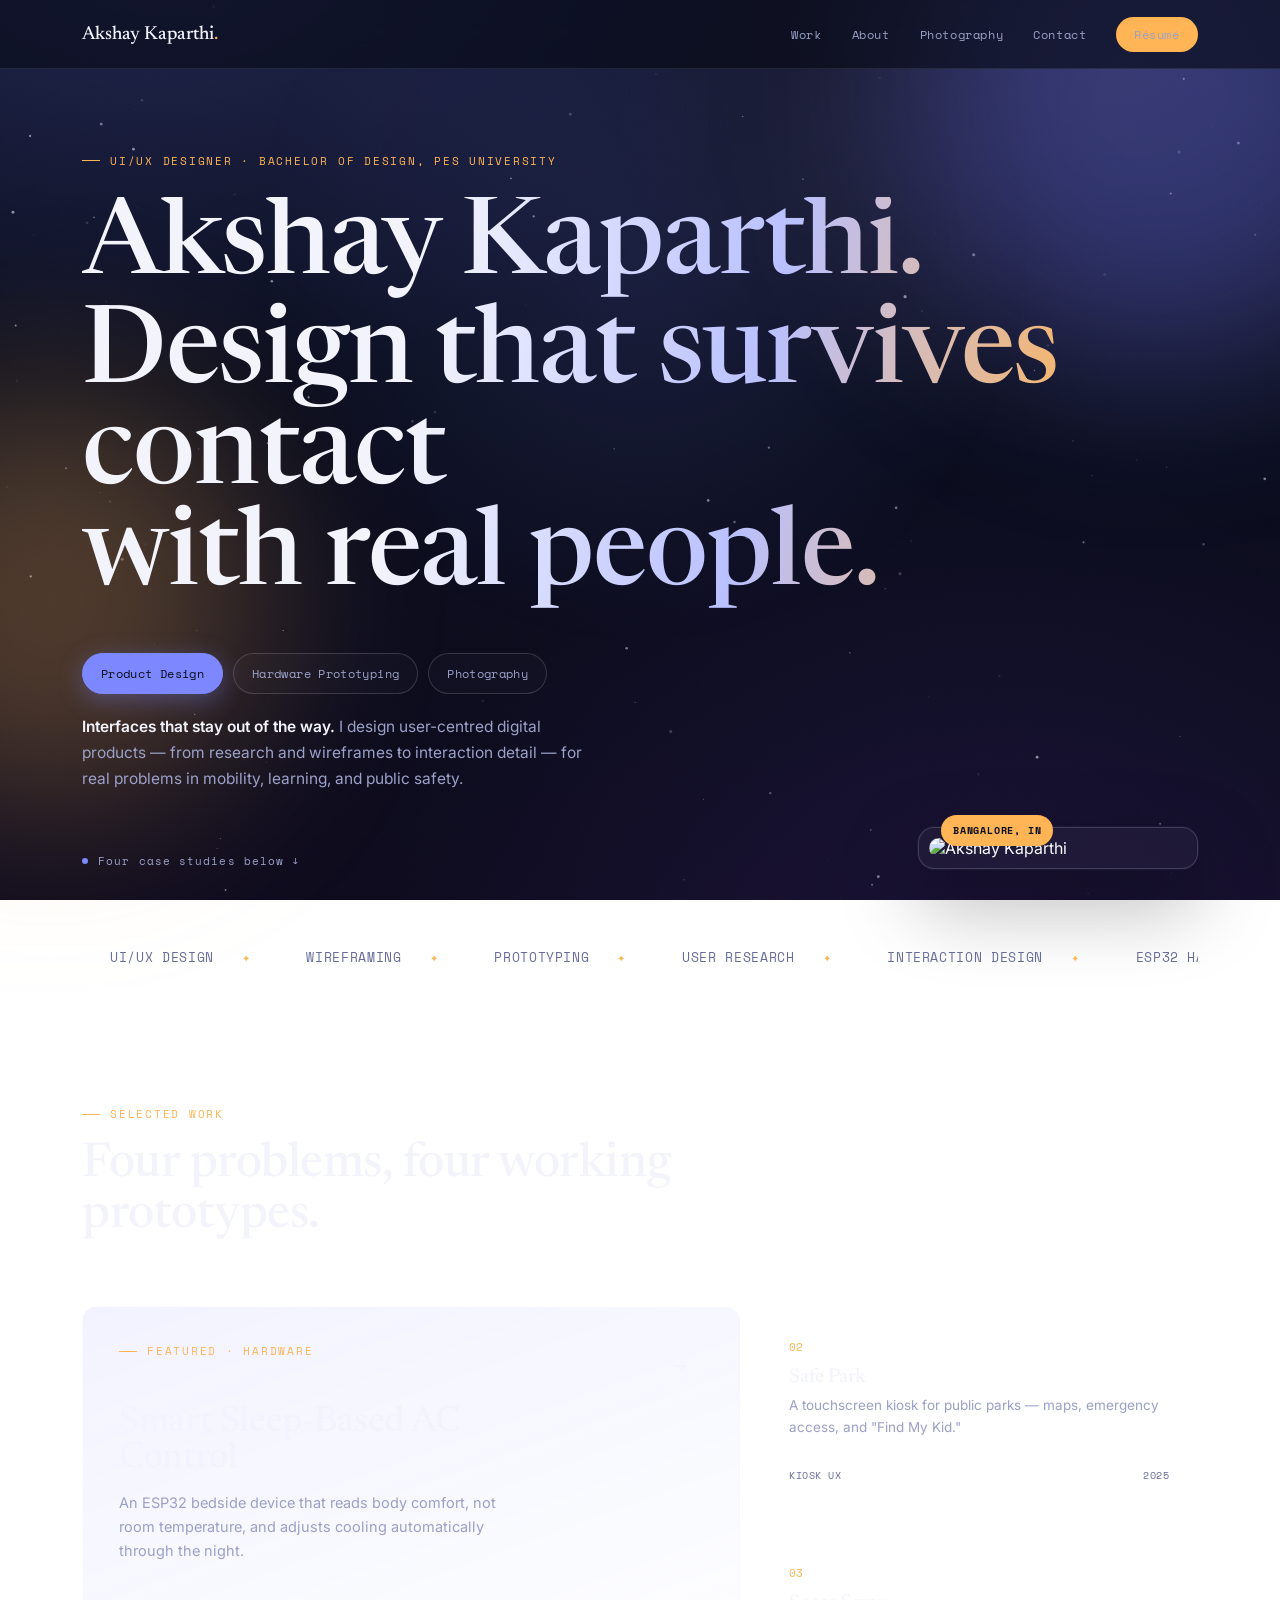
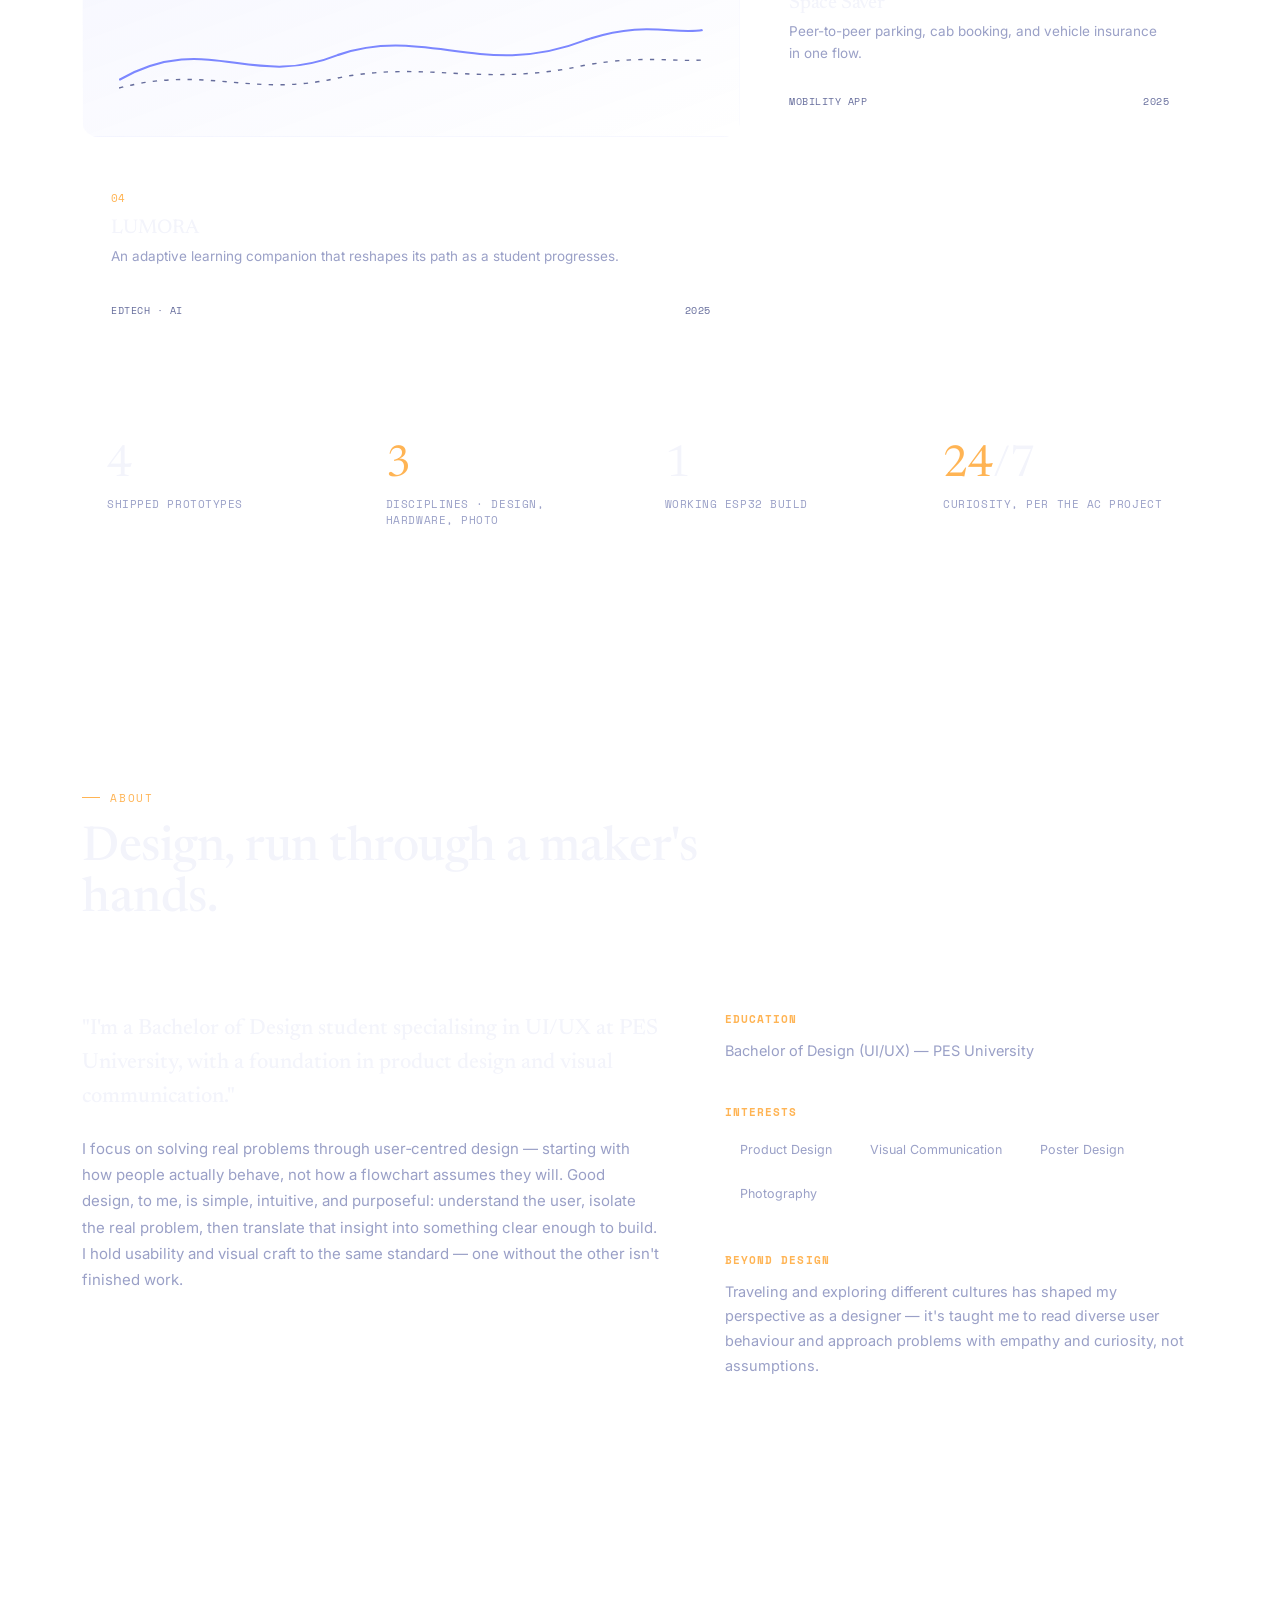
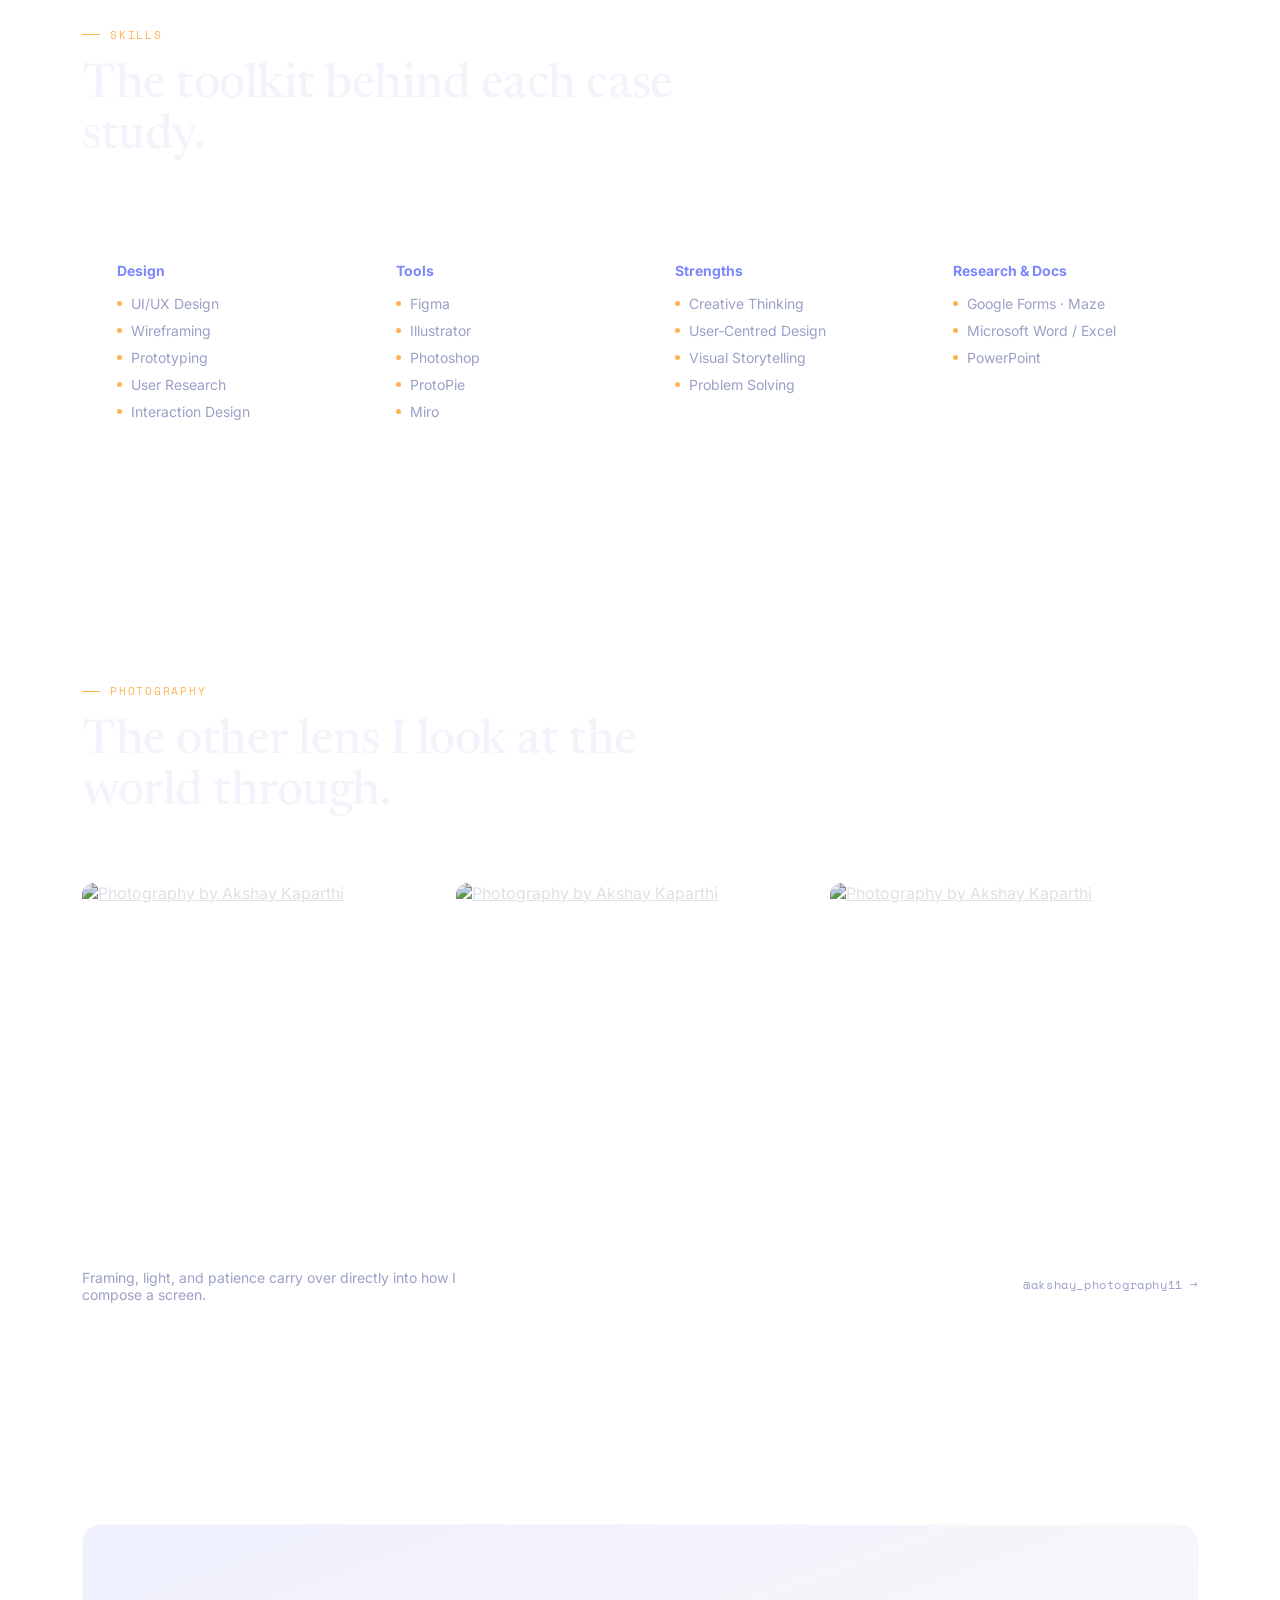
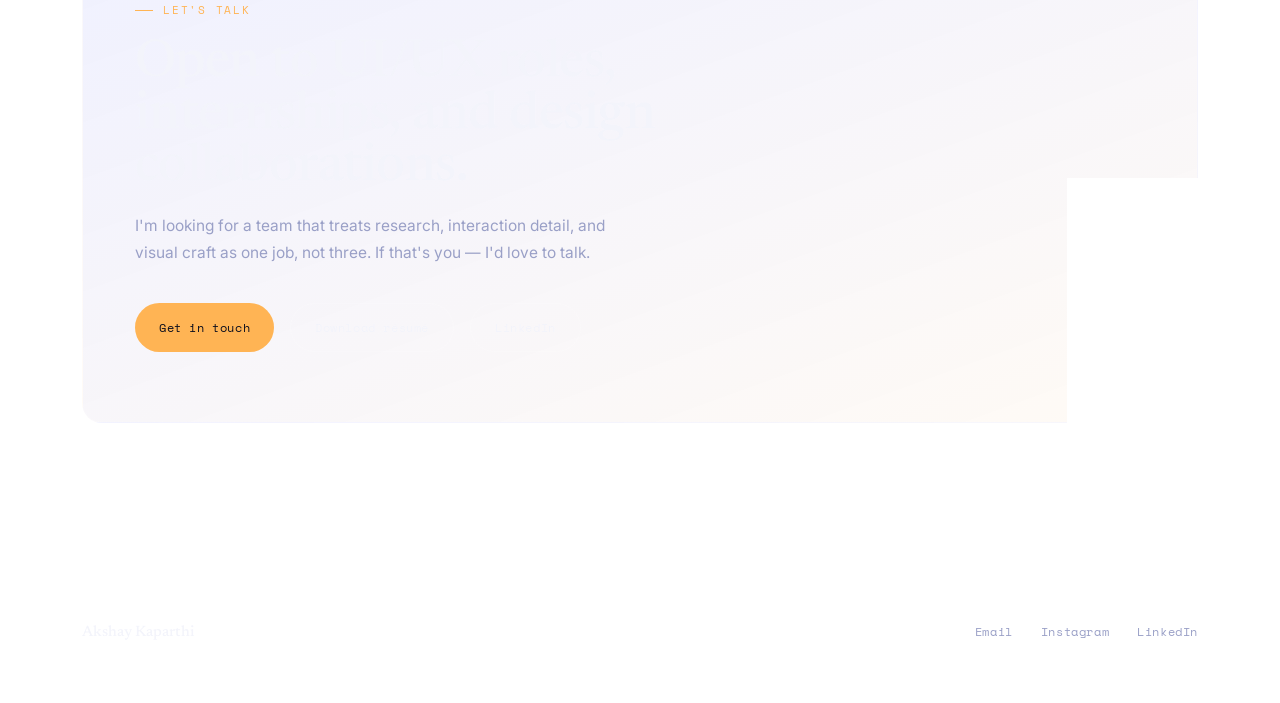
==== index.html @ e53f2ffe "Add files via upload" ====
<!DOCTYPE html>
<html lang="en">
<head>
<meta charset="UTF-8">
<meta name="viewport" content="width=device-width, initial-scale=1.0">
<title>Akshay Kaparthi — UI/UX Designer</title>
<meta name="description" content="Akshay Kaparthi is a UI/UX designer and Bachelor of Design student at PES University, crafting user-centred digital products and physical-computing prototypes.">
<link rel="canonical" href="https://akshaykaparthi-portfolio.example.com/index.html">
<link rel="icon" type="image/svg+xml" href="favicon.svg">
<meta property="og:type" content="website">
<meta property="og:title" content="Akshay Kaparthi — UI/UX Designer">
<meta property="og:description" content="Akshay Kaparthi is a UI/UX designer and Bachelor of Design student at PES University, crafting user-centred digital products and physical-computing prototypes.">
<meta property="og:url" content="https://akshaykaparthi-portfolio.example.com/index.html">
<meta name="twitter:card" content="summary">
<meta name="twitter:title" content="Akshay Kaparthi — UI/UX Designer">
<meta name="twitter:description" content="Akshay Kaparthi is a UI/UX designer and Bachelor of Design student at PES University, crafting user-centred digital products and physical-computing prototypes.">
<meta name="theme-color" content="#0A0D1D">
<link rel="preconnect" href="https://fonts.googleapis.com">
<link rel="preconnect" href="https://fonts.gstatic.com" crossorigin>
<link rel="stylesheet" href="style.css">
<style>
  /* ---- Hero ---- */
  .hero{padding:76px 0 0;position:relative;overflow:hidden;}
  .hero-eyebrow{margin-bottom:28px;}
  .hero h1{
    font-size:clamp(46px,8.4vw,108px);line-height:0.94;
    background:linear-gradient(100deg,#F3F4FB 30%,#B9C0FF 60%,#FFB454 90%);
    -webkit-background-clip:text;background-clip:text;color:transparent;
  }
  .hero h1 .line2{display:block;margin-top:8px;}
  .hero-sub-row{display:grid;grid-template-columns:1.4fr 1fr;gap:56px;margin-top:44px;align-items:end;}
  @media(max-width:860px){.hero-sub-row{grid-template-columns:1fr;gap:32px;}}

  .mode-toggle{display:flex;gap:10px;flex-wrap:wrap;}
  .mode-pill{
    font-family:'Space Mono',monospace;font-size:12px;letter-spacing:0.03em;
    padding:11px 18px;border:1px solid var(--line-strong);border-radius:30px;cursor:pointer;
    background:rgba(255,255,255,0.02);color:var(--ink-soft);transition:all .25s ease;
  }
  .mode-pill.active{background:var(--night);color:#0A0D1D;border-color:var(--night);box-shadow:0 6px 24px rgba(124,135,255,0.35);}
  .mode-copy{margin-top:20px;font-size:15.5px;line-height:1.7;color:var(--ink-soft);min-height:52px;max-width:520px;}
  .mode-copy b{color:var(--ink);font-weight:600;}

  .portrait-frame{
    position:relative;justify-self:end;width:100%;max-width:280px;
    border:1px solid var(--line-strong);padding:10px;background:var(--card);border-radius:16px;
    box-shadow:0 30px 80px rgba(0,0,0,0.4), 0 0 0 1px rgba(124,135,255,0.08);
  }
  .portrait-frame img{filter:grayscale(0.1) contrast(1.05);width:100%;border-radius:10px;}
  .portrait-tag{
    position:absolute;bottom:22px;left:22px;background:var(--dawn);color:#0A0D1D;
    font-family:'Space Mono',monospace;font-size:10px;letter-spacing:0.08em;text-transform:uppercase;
    padding:8px 12px;border-radius:20px;font-weight:700;
  }
  @media(max-width:860px){.portrait-frame{justify-self:start;max-width:200px;}}

  .scroll-cue{
    margin-top:60px;font-family:'Space Mono',monospace;font-size:11px;letter-spacing:0.1em;
    color:var(--ink-soft);display:flex;align-items:center;gap:10px;
  }
  .scroll-cue .dot{width:6px;height:6px;border-radius:50%;background:var(--night);animation:pulse 1.8s infinite;}
  @keyframes pulse{0%,100%{opacity:0.3;}50%{opacity:1;}}

  /* marquee ticker */
  .marquee{
    margin-top:56px;border-top:1px solid var(--line);border-bottom:1px solid var(--line);
    overflow:hidden;white-space:nowrap;padding:20px 0;
  }
  .marquee-track{display:inline-block;animation:scroll-left 32s linear infinite;}
  @media (prefers-reduced-motion: reduce){.marquee-track{animation:none;}}
  @keyframes scroll-left{from{transform:translateX(0);}to{transform:translateX(-50%);}}
  .marquee-track span{
    font-family:'Space Mono',monospace;font-size:13px;letter-spacing:0.05em;color:var(--ink-faint);
    padding:0 28px;position:relative;
  }
  .marquee-track span::after{content:'✦';color:var(--dawn);margin-left:28px;font-size:10px;}

  /* ---- Work bento ---- */
  .bento{display:grid;grid-template-columns:1.5fr 1fr;grid-template-rows:auto auto;gap:20px;}
  @media(max-width:900px){.bento{grid-template-columns:1fr;}}
  .bento-feature{
    grid-row:1/3;background:linear-gradient(160deg, rgba(124,135,255,0.10), rgba(255,255,255,0.02));
    border:1px solid var(--line-strong);border-radius:16px;padding:36px;text-decoration:none;color:var(--ink);
    display:flex;flex-direction:column;justify-content:space-between;min-height:420px;
    transition:transform .3s ease, box-shadow .3s ease, border-color .3s ease;
    position:relative;overflow:hidden;
  }
  .bento-feature:hover{transform:translateY(-4px);border-color:var(--night);box-shadow:0 30px 70px rgba(93,107,255,0.18);}
  .bento-feature .bf-top{display:flex;justify-content:space-between;align-items:flex-start;}
  .bento-feature h3{font-size:clamp(26px,3vw,36px);margin-top:18px;max-width:380px;}
  .bento-feature p{color:var(--ink-soft);font-size:14.5px;line-height:1.65;margin-top:14px;max-width:380px;}
  .bento-feature .bf-arrow{
    width:44px;height:44px;border-radius:50%;border:1px solid var(--line-strong);
    display:flex;align-items:center;justify-content:center;font-size:16px;color:var(--ink);
    transition:background .25s ease, transform .25s ease;
  }
  .bento-feature:hover .bf-arrow{background:var(--dawn);color:#0A0D1D;transform:rotate(45deg);}
  .mini-curve{width:100%;height:90px;margin-top:24px;}

  .bento-card{
    background:var(--card);border:1px solid var(--line);border-radius:16px;padding:28px;
    text-decoration:none;color:var(--ink);display:flex;flex-direction:column;justify-content:space-between;
    transition:transform .3s ease, background .3s ease, border-color .3s ease;
    min-height:190px;
  }
  .bento-card:hover{transform:translateY(-4px);background:var(--card-strong);border-color:var(--line-strong);}
  .bento-card .num{font-family:'Space Mono',monospace;font-size:11px;color:var(--dawn);}
  .bento-card h3{font-size:20px;margin-top:12px;}
  .bento-card p{color:var(--ink-soft);font-size:13.5px;line-height:1.6;margin-top:8px;}
  .bento-card .bc-foot{display:flex;justify-content:space-between;align-items:center;margin-top:16px;}
  .bento-card .tag{font-family:'Space Mono',monospace;font-size:10px;letter-spacing:0.05em;text-transform:uppercase;color:var(--ink-faint);}

  /* about */
  .about-grid{display:grid;grid-template-columns:1.1fr 0.9fr;gap:64px;}
  @media(max-width:820px){.about-grid{grid-template-columns:1fr;gap:36px;}}
  .about-lede{font-size:22px;line-height:1.55;font-family:'Newsreader',serif;font-style:normal;font-weight:500;color:var(--ink);}
  .about-lede + p{margin-top:22px;font-size:15px;line-height:1.75;color:var(--ink-soft);}
  .bg-block{border-top:1px solid var(--line);padding:20px 0;}
  .bg-block h4{font-family:'Space Mono',monospace;font-size:11px;letter-spacing:0.1em;text-transform:uppercase;color:var(--dawn);margin:0 0 12px;}
  .bg-block p, .bg-block ul{margin:0;font-size:14.5px;line-height:1.7;color:var(--ink-soft);}
  .bg-block ul{padding-left:0;list-style:none;display:flex;flex-wrap:wrap;gap:8px;}
  .bg-block li{border:1px solid var(--line-strong);padding:6px 14px;border-radius:20px;font-size:12.5px;}

  /* skills */
  .skill-cell h4{font-family:'Inter';font-weight:700;font-size:14px;margin:0 0 16px;color:var(--night);}
  .skill-cell ul{margin:0;padding:0;list-style:none;display:flex;flex-direction:column;gap:10px;}
  .skill-cell li{font-size:14px;color:var(--ink-soft);display:flex;align-items:center;gap:9px;}
  .skill-cell li::before{content:'';width:5px;height:5px;background:var(--dawn);flex-shrink:0;border-radius:50%;}

  /* photography */
  .photo-grid{display:grid;grid-template-columns:repeat(3,1fr);gap:6px;}
  @media(max-width:720px){.photo-grid{grid-template-columns:1fr;}}
  .photo-grid img{width:100%;height:360px;object-fit:cover;filter:grayscale(0.1) brightness(0.92);transition:filter .35s ease, transform .35s ease;}
  .photo-grid a{overflow:hidden;display:block;border-radius:12px;}
  .photo-grid a:hover img{filter:grayscale(0) brightness(1.02);transform:scale(1.045);}
  .photo-cta{display:flex;justify-content:space-between;align-items:center;margin-top:26px;flex-wrap:wrap;gap:16px;}

  /* stats */
  .stat-strip{display:grid;grid-template-columns:repeat(4,1fr);gap:1px;background:var(--line);border:1px solid var(--line);border-radius:16px;overflow:hidden;margin-top:64px;}
  @media(max-width:720px){.stat-strip{grid-template-columns:repeat(2,1fr);}}
  .stat-cell{background:var(--card);padding:32px 24px;text-align:left;}
  .stat-cell .num{font-family:'Newsreader',serif;font-size:44px;color:var(--ink);}
  .stat-cell .num .accent{color:var(--dawn);}
  .stat-cell .label{margin-top:8px;font-family:'Space Mono',monospace;font-size:11px;letter-spacing:0.05em;text-transform:uppercase;color:var(--ink-soft);}

  /* contact */
  .contact-band{
    background:linear-gradient(160deg, rgba(124,135,255,0.12), rgba(255,180,84,0.06));
    border:1px solid var(--line-strong);border-radius:20px;padding:70px 52px;position:relative;overflow:hidden;
  }
  @media(max-width:720px){.contact-band{padding:44px 26px;}}
  .contact-band h2{color:var(--ink);margin-top:20px;font-size:clamp(30px,4.6vw,52px);max-width:600px;}
  .contact-band p{color:var(--ink-soft);max-width:480px;margin-top:18px;font-size:15.5px;line-height:1.75;}
  .contact-actions{display:flex;gap:16px;margin-top:36px;flex-wrap:wrap;}
</style>
</head>
<body>

<div class="topbar">
  <div class="wrap">
    <a class="brand" href="index.html">Akshay Kaparthi<span class="dot">.</span></a>
    <div class="nav-links">
      <a href="#work">Work</a>
      <a href="#about">About</a>
      <a href="#photography">Photography</a>
      <a href="#contact">Contact</a>
      <a class="btn" style="padding:9px 18px;" href="https://drive.google.com/file/d/18L_iziiKP7DfCzc2a44khtMDcIKVn66c/view?usp=drive_link" target="_blank" rel="noopener">Résumé</a>
    </div>
  </div>
</div>

<section class="hero">
  <div class="wrap">
    <div class="hero-eyebrow eyebrow">UI/UX Designer · Bachelor of Design, PES University</div>
    <h1>Akshay Kaparthi.<span class="line2">Design that survives contact<br>with real people.</span></h1>

    <div class="hero-sub-row">
      <div>
        <div class="mode-toggle" id="modeToggle">
          <button class="mode-pill active" data-mode="design">Product Design</button>
          <button class="mode-pill" data-mode="hardware">Hardware Prototyping</button>
          <button class="mode-pill" data-mode="photo">Photography</button>
        </div>
        <p class="mode-copy" id="modeCopy"><b>Interfaces that stay out of the way.</b> I design user-centred digital products — from research and wireframes to interaction detail — for real problems in mobility, learning, and public safety.</p>
        <div class="scroll-cue"><span class="dot"></span>Four case studies below ↓</div>
      </div>
      <div class="portrait-frame">
        <img src="https://framerusercontent.com/images/qyq7EMiJGFgFpLZK2BGjYReKk.jpg?width=800" alt="Akshay Kaparthi">
        <span class="portrait-tag">Bangalore, IN</span>
      </div>
    </div>

    <div class="marquee" aria-hidden="true">
      <div class="marquee-track">
        <span>UI/UX DESIGN</span><span>WIREFRAMING</span><span>PROTOTYPING</span><span>USER RESEARCH</span><span>INTERACTION DESIGN</span><span>ESP32 HARDWARE</span><span>PHOTOGRAPHY</span>
        <span>UI/UX DESIGN</span><span>WIREFRAMING</span><span>PROTOTYPING</span><span>USER RESEARCH</span><span>INTERACTION DESIGN</span><span>ESP32 HARDWARE</span><span>PHOTOGRAPHY</span>
      </div>
    </div>
  </div>
</section>

<section id="work">
  <div class="wrap" data-reveal>
    <div class="section-head">
      <div class="eyebrow">Selected work</div>
      <h2>Four problems, four working prototypes.</h2>
    </div>

    <div class="bento">
      <a class="bento-feature" href="smart-ac.html">
        <div>
          <div class="bf-top">
            <span class="eyebrow" style="margin-bottom:0;">Featured · Hardware</span>
            <span class="bf-arrow">→</span>
          </div>
          <h3>Smart Sleep‑Based AC Control</h3>
          <p>An ESP32 bedside device that reads body comfort, not room temperature, and adjusts cooling automatically through the night.</p>
        </div>
        <svg class="mini-curve" viewBox="0 0 400 90" preserveAspectRatio="none">
          <path d="M0,70 C60,20 90,80 150,45 C210,15 250,70 320,30 C360,10 380,25 400,20" fill="none" stroke="#7C87FF" stroke-width="2"/>
          <path d="M0,78 C60,55 90,88 150,68 C210,50 250,78 320,55 C360,45 380,52 400,50" fill="none" stroke="#666D9C" stroke-width="1.4" stroke-dasharray="3 5"/>
        </svg>
      </a>

      <a class="bento-card" href="safepark.html">
        <div>
          <span class="num">02</span>
          <h3>Safe Park</h3>
          <p>A touchscreen kiosk for public parks — maps, emergency access, and "Find My Kid."</p>
        </div>
        <div class="bc-foot"><span class="tag">Kiosk UX</span><span class="tag">2025</span></div>
      </a>

      <a class="bento-card" href="space.html">
        <div>
          <span class="num">03</span>
          <h3>Space Saver</h3>
          <p>Peer-to-peer parking, cab booking, and vehicle insurance in one flow.</p>
        </div>
        <div class="bc-foot"><span class="tag">Mobility App</span><span class="tag">2025</span></div>
      </a>

      <a class="bento-card" href="lumora.html">
        <div>
          <span class="num">04</span>
          <h3>LUMORA</h3>
          <p>An adaptive learning companion that reshapes its path as a student progresses.</p>
        </div>
        <div class="bc-foot"><span class="tag">EdTech · AI</span><span class="tag">2025</span></div>
      </a>
    </div>

    <div class="stat-strip">
      <div class="stat-cell"><div class="num"><span data-count="4">0</span></div><div class="label">Shipped prototypes</div></div>
      <div class="stat-cell"><div class="num"><span class="accent">3</span></div><div class="label">Disciplines · design, hardware, photo</div></div>
      <div class="stat-cell"><div class="num"><span data-count="1">0</span></div><div class="label">Working ESP32 build</div></div>
      <div class="stat-cell"><div class="num"><span class="accent">24</span>/7</div><div class="label">Curiosity, per the AC project</div></div>
    </div>
  </div>
</section>

<section id="about">
  <div class="wrap" data-reveal>
    <div class="section-head">
      <div class="eyebrow">About</div>
      <h2>Design, run through a maker's hands.</h2>
    </div>
    <div class="about-grid">
      <div>
        <p class="about-lede">"I'm a Bachelor of Design student specialising in UI/UX at PES University, with a foundation in product design and visual communication."</p>
        <p>I focus on solving real problems through user‑centred design — starting with how people actually behave, not how a flowchart assumes they will. Good design, to me, is simple, intuitive, and purposeful: understand the user, isolate the real problem, then translate that insight into something clear enough to build. I hold usability and visual craft to the same standard — one without the other isn't finished work.</p>
      </div>
      <div>
        <div class="bg-block"><h4>Education</h4><p>Bachelor of Design (UI/UX) — PES University</p></div>
        <div class="bg-block"><h4>Interests</h4><ul><li>Product Design</li><li>Visual Communication</li><li>Poster Design</li><li>Photography</li></ul></div>
        <div class="bg-block"><h4>Beyond design</h4><p>Traveling and exploring different cultures has shaped my perspective as a designer — it's taught me to read diverse user behaviour and approach problems with empathy and curiosity, not assumptions.</p></div>
      </div>
    </div>
  </div>
</section>

<section id="skills">
  <div class="wrap" data-reveal>
    <div class="section-head">
      <div class="eyebrow">Skills</div>
      <h2>The toolkit behind each case study.</h2>
    </div>
    <div class="grid-2" style="grid-template-columns:repeat(4,1fr);">
      <div class="card skill-cell"><h4>Design</h4><ul><li>UI/UX Design</li><li>Wireframing</li><li>Prototyping</li><li>User Research</li><li>Interaction Design</li></ul></div>
      <div class="card skill-cell"><h4>Tools</h4><ul><li>Figma</li><li>Illustrator</li><li>Photoshop</li><li>ProtoPie</li><li>Miro</li></ul></div>
      <div class="card skill-cell"><h4>Strengths</h4><ul><li>Creative Thinking</li><li>User‑Centred Design</li><li>Visual Storytelling</li><li>Problem Solving</li></ul></div>
      <div class="card skill-cell"><h4>Research &amp; Docs</h4><ul><li>Google Forms · Maze</li><li>Microsoft Word / Excel</li><li>PowerPoint</li></ul></div>
    </div>
  </div>
  <style>@media(max-width:820px){#skills .grid-2{grid-template-columns:1fr 1fr !important;}}@media(max-width:520px){#skills .grid-2{grid-template-columns:1fr !important;}}</style>
</section>

<section id="photography">
  <div class="wrap" data-reveal>
    <div class="section-head">
      <div class="eyebrow">Photography</div>
      <h2>The other lens I look at the world through.</h2>
    </div>
    <div class="photo-grid">
      <a href="https://www.instagram.com/akshay_photography11" target="_blank" rel="noopener"><img src="https://framerusercontent.com/images/WwPZ5lEjLHO2PaHvSpsY69b72PI.jpg?width=700" alt="Photography by Akshay Kaparthi"></a>
      <a href="https://www.instagram.com/akshay_photography11" target="_blank" rel="noopener"><img src="https://framerusercontent.com/images/PZvIyLveSteNbI5wbagwhoiaVps.jpg?width=700" alt="Photography by Akshay Kaparthi"></a>
      <a href="https://www.instagram.com/akshay_photography11" target="_blank" rel="noopener"><img src="https://framerusercontent.com/images/CLu2uO2d49T1K40nAUcWsbkDtIQ.jpg?width=700" alt="Photography by Akshay Kaparthi"></a>
    </div>
    <div class="photo-cta">
      <p style="margin:0;font-size:14px;color:var(--ink-soft);max-width:420px;">Framing, light, and patience carry over directly into how I compose a screen.</p>
      <a class="text-link" href="https://www.instagram.com/akshay_photography11" target="_blank" rel="noopener">@akshay_photography11 →</a>
    </div>
  </div>
</section>

<section id="contact">
  <div class="wrap" data-reveal>
    <div class="contact-band">
      <div class="eyebrow">Let's talk</div>
      <h2>Open to UI/UX roles, internships, and design collaborations.</h2>
      <p>I'm looking for a team that treats research, interaction detail, and visual craft as one job, not three. If that's you — I'd love to talk.</p>
      <div class="contact-actions">
        <a class="btn" href="mailto:kaparthiakshay11@gmail.com">Get in touch</a>
        <a class="btn ghost" href="https://drive.google.com/file/d/18L_iziiKP7DfCzc2a44khtMDcIKVn66c/view?usp=drive_link" target="_blank" rel="noopener">Download résumé</a>
        <a class="btn ghost" href="https://www.linkedin.com/in/akshay-kaparthi-b77189186" target="_blank" rel="noopener">LinkedIn</a>
      </div>
    </div>
  </div>
</section>

<footer>
  <div class="wrap">
    <div style="display:flex;justify-content:space-between;align-items:center;flex-wrap:wrap;gap:16px;">
      <span class="brand" style="font-size:15px;">Akshay Kaparthi</span>
      <div class="footer-links" style="margin-top:0;">
        <a class="text-link" href="mailto:kaparthiakshay11@gmail.com">Email</a>
        <a class="text-link" href="https://www.instagram.com/akshaykaparthi" target="_blank" rel="noopener">Instagram</a>
        <a class="text-link" href="https://www.linkedin.com/in/akshay-kaparthi-b77189186" target="_blank" rel="noopener">LinkedIn</a>
      </div>
    </div>
  </div>
</footer>

<script src="script.js"></script>
<script>
  const copies = {
    design: "<b>Interfaces that stay out of the way.</b> I design user-centred digital products — from research and wireframes to interaction detail — for real problems in mobility, learning, and public safety.",
    hardware: "<b>Design that survives contact with hardware.</b> I prototype physical-computing systems on ESP32 — sensors, control logic, and the interfaces that sit on top of them.",
    photo: "<b>The same eye, pointed at light instead of screens.</b> Composition and patience behind the camera feed directly back into how I frame a product."
  };
  const pills = document.querySelectorAll('.mode-pill');
  const copyEl = document.getElementById('modeCopy');
  pills.forEach(p => p.addEventListener('click', () => {
    pills.forEach(x => x.classList.remove('active'));
    p.classList.add('active');
    copyEl.innerHTML = copies[p.dataset.mode];
  }));
</script>
</body>
</html>
---- style.css ----
@import url('https://fonts.googleapis.com/css2?family=Newsreader:ital,opsz,wght@0,6..72,400;0,6..72,500;0,6..72,600;1,6..72,400;1,6..72,500;1,6..72,600&family=Space+Mono:wght@400;700&family=Inter:wght@400;500;600;700&display=swap');

:root{
  --bg:#0A0D1D;
  --bg-2:#12152B;
  --bg-3:#181C38;
  --ink:#F3F4FB;
  --ink-soft:#9AA0C7;
  --ink-faint:#666D9C;
  --line:rgba(255,255,255,0.09);
  --line-strong:rgba(255,255,255,0.16);
  --night:#7C87FF;
  --night-deep:#5D6BFF;
  --periwinkle:#7C87FF;
  --dawn:#FFB454;
  --dawn-soft:#FFD9A0;
  --card:rgba(255,255,255,0.035);
  --card-strong:rgba(255,255,255,0.055);
  --glow-cool:rgba(93,107,255,0.35);
  --glow-warm:rgba(255,180,84,0.28);
}
*{box-sizing:border-box;}
html{scroll-behavior:smooth;}
body{
  margin:0;
  background:
    radial-gradient(1100px 760px at 12% -8%, rgba(124,135,255,0.20), transparent 60%),
    radial-gradient(900px 680px at 88% 8%, rgba(255,180,84,0.10), transparent 58%),
    radial-gradient(1000px 800px at 78% 108%, rgba(93,60,190,0.16), transparent 62%),
    linear-gradient(180deg, #0C1026 0%, #0A0D1D 45%, #0E0B1E 100%);
  background-attachment:fixed;
  color:var(--ink);
  font-family:'Inter',sans-serif;
  -webkit-font-smoothing:antialiased;
  overflow-x:hidden;
  position:relative;
}
/* film grain overlay */
body::before{
  content:'';position:fixed;inset:0;z-index:2000;pointer-events:none;
  opacity:0.035;mix-blend-mode:overlay;
  background-image:url("data:image/svg+xml,%3Csvg xmlns='http://www.w3.org/2000/svg' width='120' height='120'%3E%3Cfilter id='n'%3E%3CfeTurbulence type='fractalNoise' baseFrequency='0.9' numOctaves='2' stitchTiles='stitch'/%3E%3C/filter%3E%3Crect width='100%25' height='100%25' filter='url(%23n)'/%3E%3C/svg%3E");
}
::selection{background:var(--periwinkle);color:#0A0D1D;}
img{max-width:100%;display:block;}
a{color:inherit;}

.wrap{max-width:1180px;margin:0 auto;padding:0 32px;position:relative;z-index:1;}
@media(max-width:720px){.wrap{padding:0 20px;}}

h1,h2,h3{font-family:'Newsreader',serif;font-weight:500;margin:0;letter-spacing:-0.01em;}

.eyebrow{
  font-family:'Space Mono',monospace;
  font-size:11px;
  letter-spacing:0.16em;
  text-transform:uppercase;
  color:var(--dawn);
  display:inline-flex;
  align-items:center;
  gap:10px;
}
.eyebrow::before{content:'';width:18px;height:1px;background:var(--dawn);display:inline-block;}

/* ---------- ambient glow orbs ---------- */
.orb{
  position:fixed;border-radius:50%;filter:blur(90px);pointer-events:none;z-index:0;
  animation:drift 22s ease-in-out infinite;
}
@keyframes drift{
  0%,100%{transform:translate(0,0) scale(1);}
  50%{transform:translate(30px,-40px) scale(1.15);}
}
@media (prefers-reduced-motion: reduce){.orb{animation:none;}}

/* ---------- NAV ---------- */
.topbar{
  position:sticky;top:0;z-index:50;
  background:rgba(10,13,29,0.7);
  backdrop-filter:blur(14px);
  border-bottom:1px solid var(--line);
}
.topbar .wrap{display:flex;align-items:center;justify-content:space-between;height:68px;}
.brand{font-family:'Newsreader',serif;font-style:normal;font-weight:500;font-size:19px;letter-spacing:0;text-decoration:none;color:var(--ink);}
.brand .dot{color:var(--dawn);}
.nav-links{display:flex;gap:30px;align-items:center;}
.nav-links a{
  font-family:'Space Mono',monospace;font-size:12px;letter-spacing:0.05em;
  text-decoration:none;color:var(--ink-soft);transition:color .2s ease;
  position:relative;
}
.nav-links a:not(.btn):after{
  content:'';position:absolute;left:0;bottom:-4px;width:0;height:1px;background:var(--night);
  transition:width .25s ease;
}
.nav-links a:not(.btn):hover:after{width:100%;}
.nav-links a:hover{color:var(--ink);}
.back-link{
  font-family:'Space Mono',monospace;font-size:12px;letter-spacing:0.05em;
  text-decoration:none;color:var(--ink-soft);display:flex;align-items:center;gap:6px;
  transition:color .2s ease;
}
.back-link:hover{color:var(--night);}

/* ---------- SECTION SCAFFOLDING ---------- */
section{padding:110px 0;border-top:1px solid var(--line);position:relative;}
section.hero{border-top:none;}
.section-head{max-width:660px;margin-bottom:64px;}
.section-head h2{font-size:clamp(30px,4.2vw,48px);margin-top:18px;line-height:1.06;color:var(--ink);}

/* ---------- CARDS / GRIDS ---------- */
.grid-3{display:grid;grid-template-columns:repeat(3,1fr);gap:1px;background:var(--line);border:1px solid var(--line);border-radius:12px;overflow:hidden;}
.grid-2{display:grid;grid-template-columns:repeat(2,1fr);gap:1px;background:var(--line);border:1px solid var(--line);border-radius:12px;overflow:hidden;}
@media(max-width:820px){.grid-3,.grid-2{grid-template-columns:1fr;}}
.card{
  background:var(--card);padding:34px;position:relative;
  transition:background .3s ease;
}
.card:hover{background:var(--card-strong);}
.card .num{font-family:'Space Mono',monospace;font-size:12px;color:var(--dawn);display:block;margin-bottom:20px;}
.card h3{font-size:20px;margin-bottom:10px;color:var(--ink);}
.card p{font-size:14.5px;line-height:1.65;color:var(--ink-soft);margin:0;}

/* ---------- BUTTONS / LINKS ---------- */
.btn{
  display:inline-flex;align-items:center;gap:10px;
  font-family:'Space Mono',monospace;font-size:12px;letter-spacing:0.05em;
  text-decoration:none;color:#0A0D1D;background:var(--dawn);
  padding:15px 24px;border-radius:30px;transition:transform .25s ease, box-shadow .25s ease, background .25s ease;
  box-shadow:0 0 0 0 rgba(255,180,84,0);
}
.btn:hover{transform:translateY(-2px);box-shadow:0 8px 30px rgba(255,180,84,0.35);}
.btn.ghost{background:transparent;color:var(--ink);border:1px solid var(--line-strong);}
.btn.ghost:hover{border-color:var(--night);color:var(--night);box-shadow:0 8px 24px rgba(124,135,255,0.2);}

.text-link{
  font-family:'Space Mono',monospace;font-size:12px;letter-spacing:0.05em;
  text-decoration:none;color:var(--ink-soft);border-bottom:1px solid var(--line-strong);padding-bottom:2px;
  transition:color .2s ease, border-color .2s ease;
}
.text-link:hover{color:var(--night);border-color:var(--night);}

/* ---------- WORK GRID (home) ---------- */
.work-list{border-top:1px solid var(--line);}
.work-item{
  display:grid;grid-template-columns:60px 1fr auto;gap:28px;align-items:center;
  padding:34px 0;border-bottom:1px solid var(--line);text-decoration:none;color:var(--ink);
  transition:padding-left .25s ease, background .25s ease;
}
.work-item:hover{padding-left:14px;background:linear-gradient(90deg, rgba(124,135,255,0.07), transparent);}
.work-item .idx{font-family:'Space Mono',monospace;font-size:12px;color:var(--dawn);}
.work-item .meta h3{font-size:clamp(20px,3vw,32px);color:var(--ink);}
.work-item .meta p{margin:8px 0 0;font-size:13.5px;color:var(--ink-soft);}
.work-item .tags{display:flex;gap:8px;flex-wrap:wrap;align-items:center;justify-content:flex-end;}
.work-item .tag{
  font-family:'Space Mono',monospace;font-size:10px;letter-spacing:0.06em;text-transform:uppercase;
  color:var(--ink-soft);border:1px solid var(--line-strong);padding:6px 12px;border-radius:20px;white-space:nowrap;
}
.work-item .year{font-family:'Space Mono',monospace;font-size:12px;color:var(--ink-faint);}
@media(max-width:720px){
  .work-item{grid-template-columns:36px 1fr;}
  .work-item .tags{grid-column:2/3;justify-content:flex-start;margin-top:8px;}
}

/* ---------- reveal on scroll ---------- */
[data-reveal]{
  opacity:0;transform:translateY(26px) scale(0.985);filter:blur(6px);
  transition:opacity .9s cubic-bezier(.16,1,.3,1), transform .9s cubic-bezier(.16,1,.3,1), filter .9s cubic-bezier(.16,1,.3,1);
}
[data-reveal].in{opacity:1;transform:translateY(0) scale(1);filter:blur(0);}
@media (prefers-reduced-motion: reduce){
  [data-reveal]{opacity:1;transform:none;filter:none;transition:none;}
  html{scroll-behavior:auto;}
}

/* ---------- starfield canvas ---------- */
#starfield{position:fixed;inset:0;z-index:0;pointer-events:none;}

/* ---------- cursor spotlight ---------- */
.hero-spotlight{
  position:absolute;inset:0;pointer-events:none;z-index:0;
  background:radial-gradient(560px circle at var(--sx,50%) var(--sy,20%), rgba(124,135,255,0.14), transparent 70%);
  transition:background .3s ease;
}

/* ---------- tilt + magnetic interactivity ---------- */
.card, .bento-card, .bento-feature{will-change:transform;transform-style:preserve-3d;}
.btn{will-change:transform;}

/* ---------- FOOTER ---------- */
footer{padding:90px 0 60px;}
.footer-cta h2{font-size:clamp(28px,4vw,42px);max-width:600px;color:var(--ink);}
.footer-links{display:flex;gap:28px;margin-top:32px;flex-wrap:wrap;}
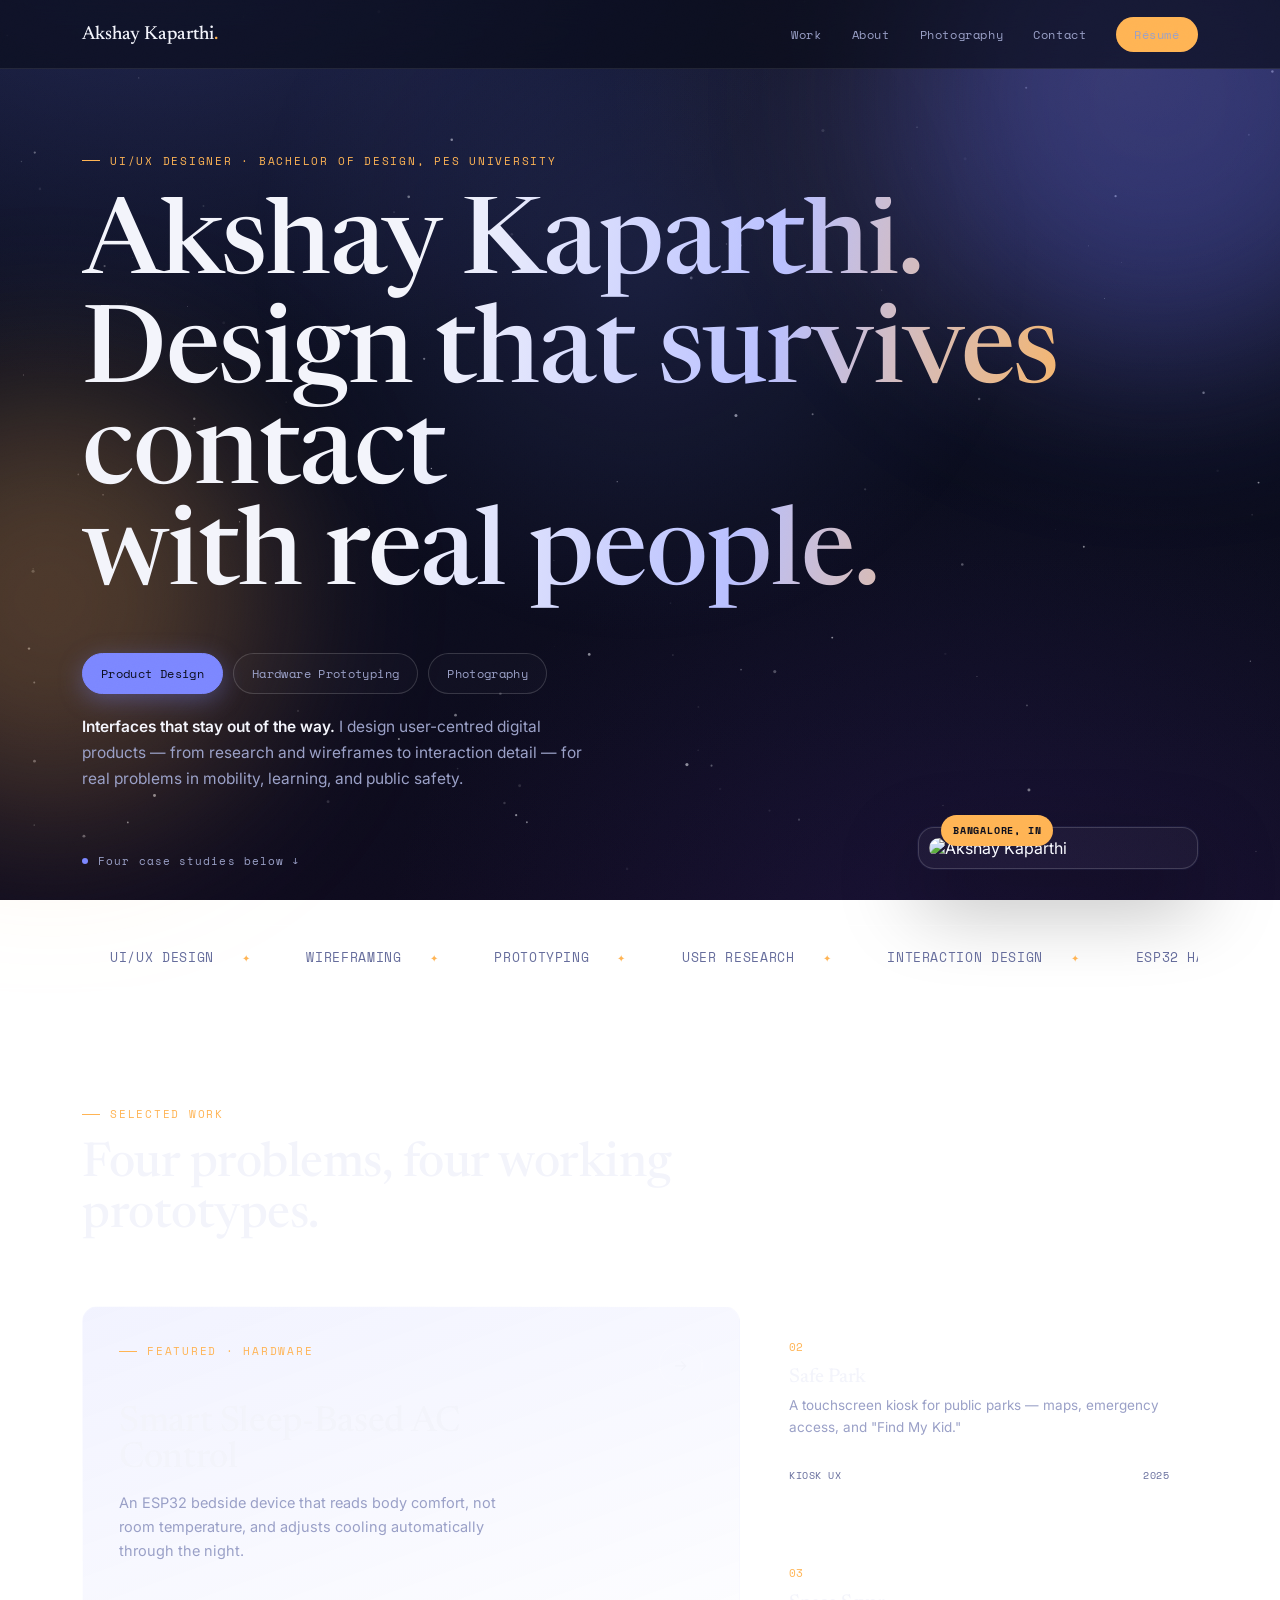
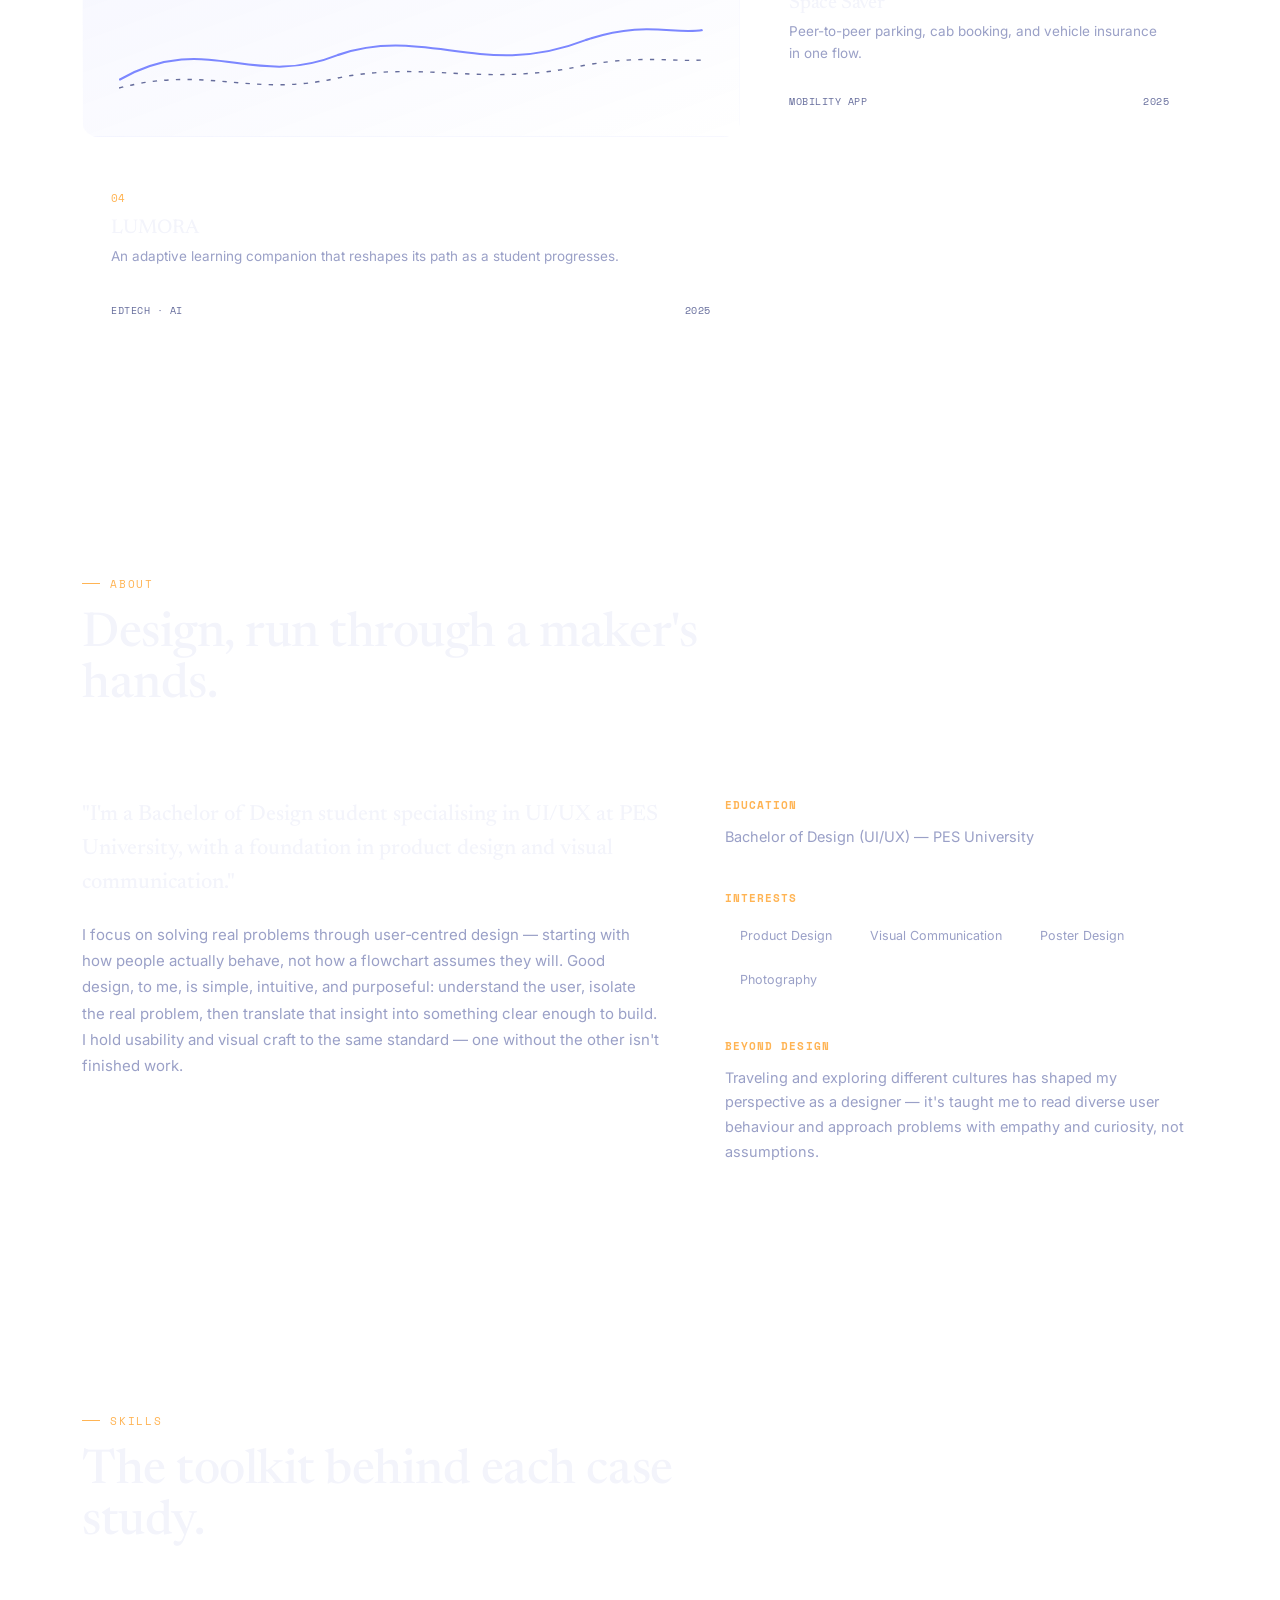
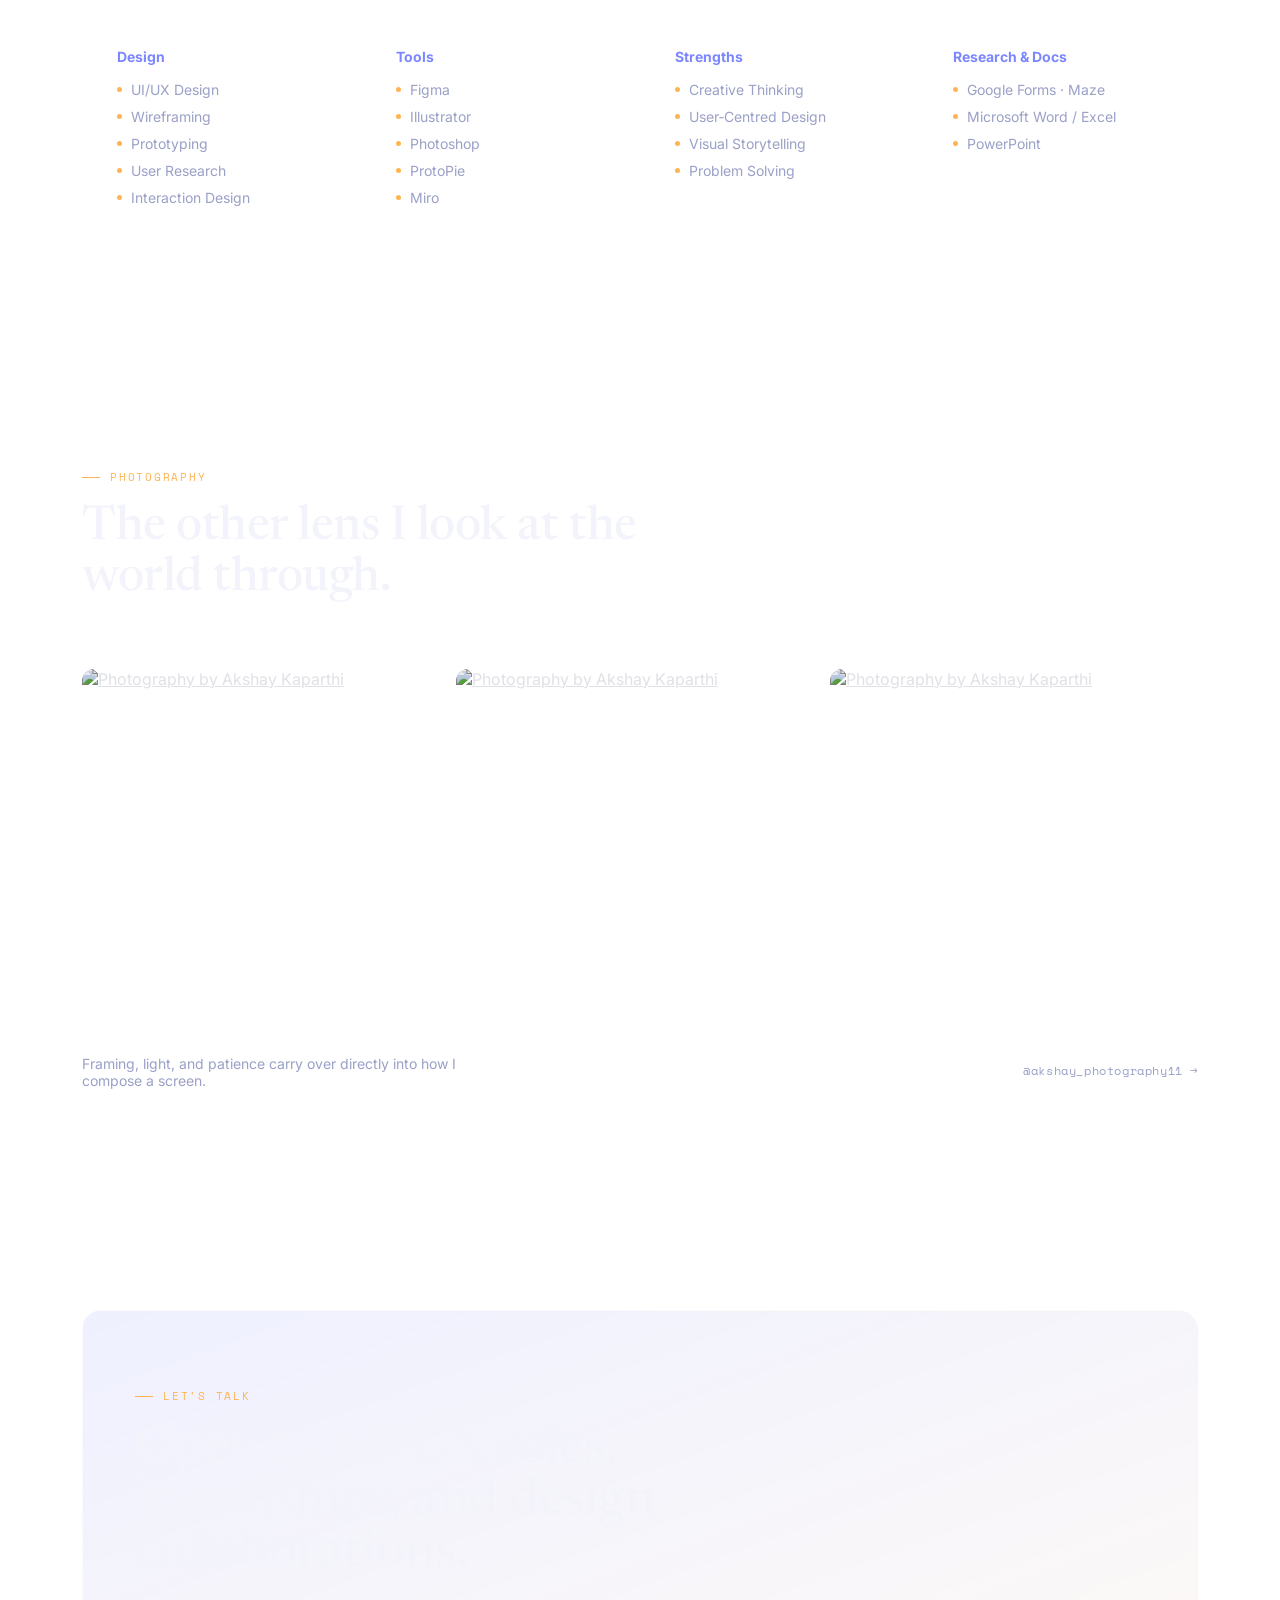
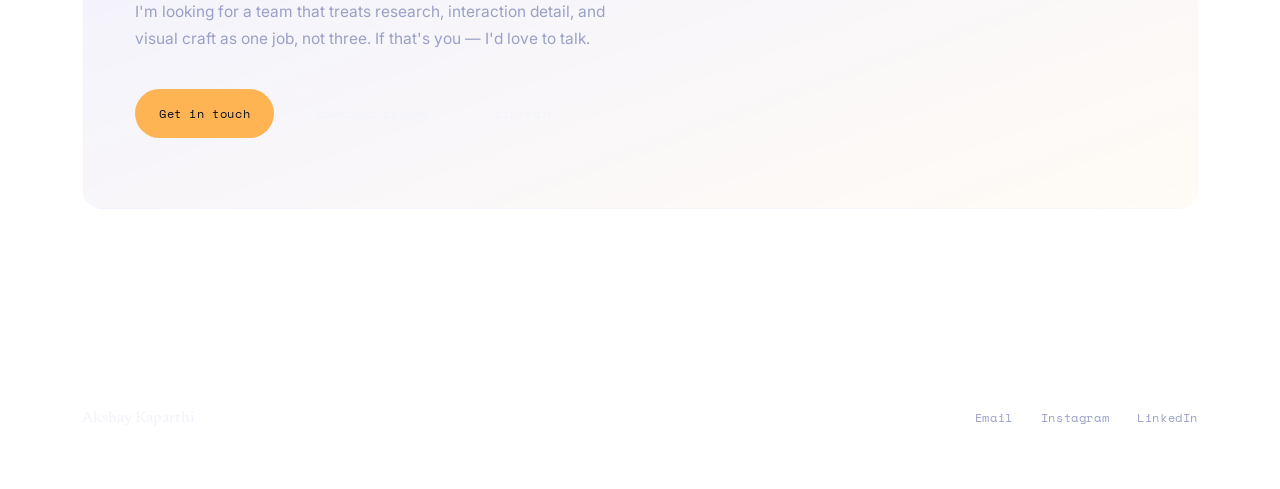
==== commit 72243406: "Add files via upload" ====
--- a/index.html
+++ b/index.html
@@ -164,7 +164,7 @@
       <a href="#about">About</a>
       <a href="#photography">Photography</a>
       <a href="#contact">Contact</a>
-      <a class="btn" style="padding:9px 18px;" href="https://drive.google.com/file/d/18L_iziiKP7DfCzc2a44khtMDcIKVn66c/view?usp=drive_link" target="_blank" rel="noopener">Résumé</a>
+      <a class="btn" style="padding:9px 18px;" href="https://drive.google.com/file/d/1P_C8m7RP69a4OOGri_ojBz1IIHoFiYG4/view?usp=drivesdk" target="_blank" rel="noopener">Résumé</a>
     </div>
   </div>
 </div>
@@ -249,13 +249,6 @@
         <div class="bc-foot"><span class="tag">EdTech · AI</span><span class="tag">2025</span></div>
       </a>
     </div>
-
-    <div class="stat-strip">
-      <div class="stat-cell"><div class="num"><span data-count="4">0</span></div><div class="label">Shipped prototypes</div></div>
-      <div class="stat-cell"><div class="num"><span class="accent">3</span></div><div class="label">Disciplines · design, hardware, photo</div></div>
-      <div class="stat-cell"><div class="num"><span data-count="1">0</span></div><div class="label">Working ESP32 build</div></div>
-      <div class="stat-cell"><div class="num"><span class="accent">24</span>/7</div><div class="label">Curiosity, per the AC project</div></div>
-    </div>
   </div>
 </section>
 
@@ -321,7 +314,7 @@
       <p>I'm looking for a team that treats research, interaction detail, and visual craft as one job, not three. If that's you — I'd love to talk.</p>
       <div class="contact-actions">
         <a class="btn" href="mailto:kaparthiakshay11@gmail.com">Get in touch</a>
-        <a class="btn ghost" href="https://drive.google.com/file/d/18L_iziiKP7DfCzc2a44khtMDcIKVn66c/view?usp=drive_link" target="_blank" rel="noopener">Download résumé</a>
+        <a class="btn ghost" href="https://drive.google.com/file/d/1P_C8m7RP69a4OOGri_ojBz1IIHoFiYG4/view?usp=drivesdk" target="_blank" rel="noopener">Download résumé</a>
         <a class="btn ghost" href="https://www.linkedin.com/in/akshay-kaparthi-b77189186" target="_blank" rel="noopener">LinkedIn</a>
       </div>
     </div>
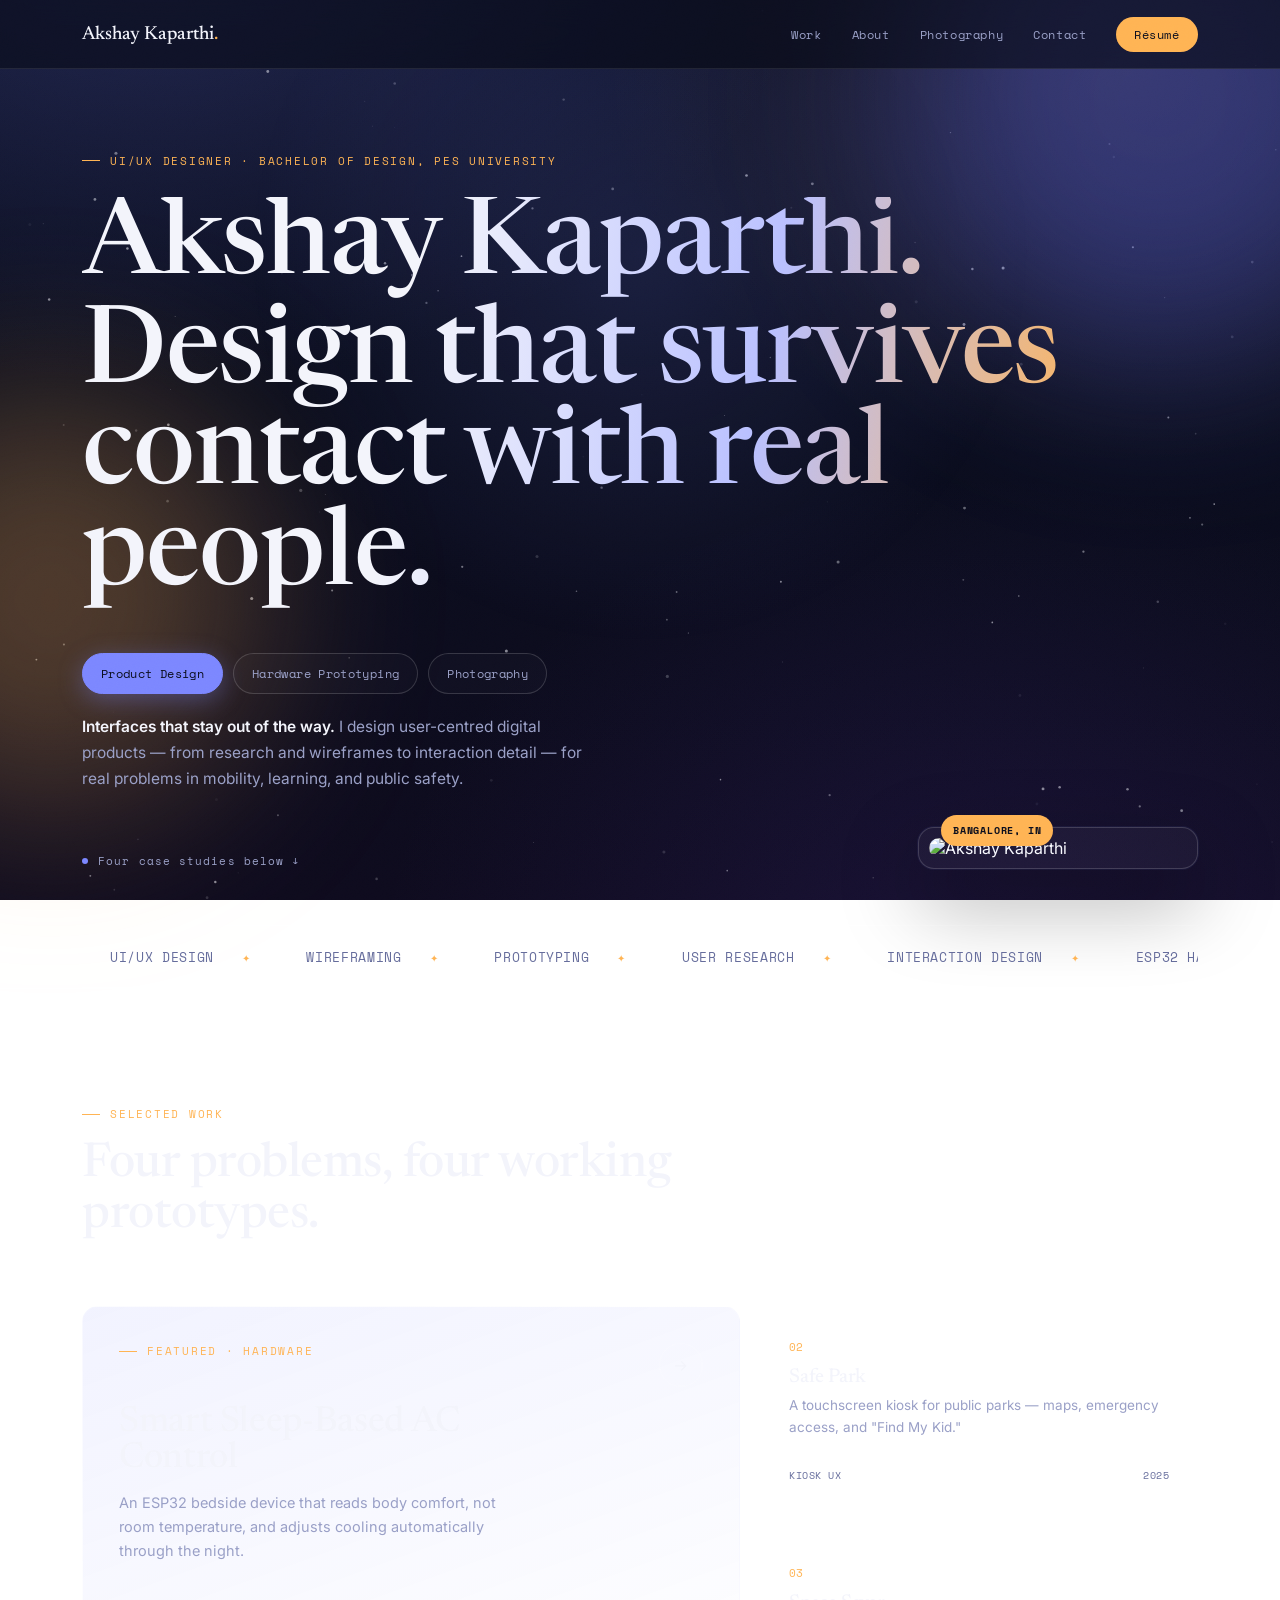
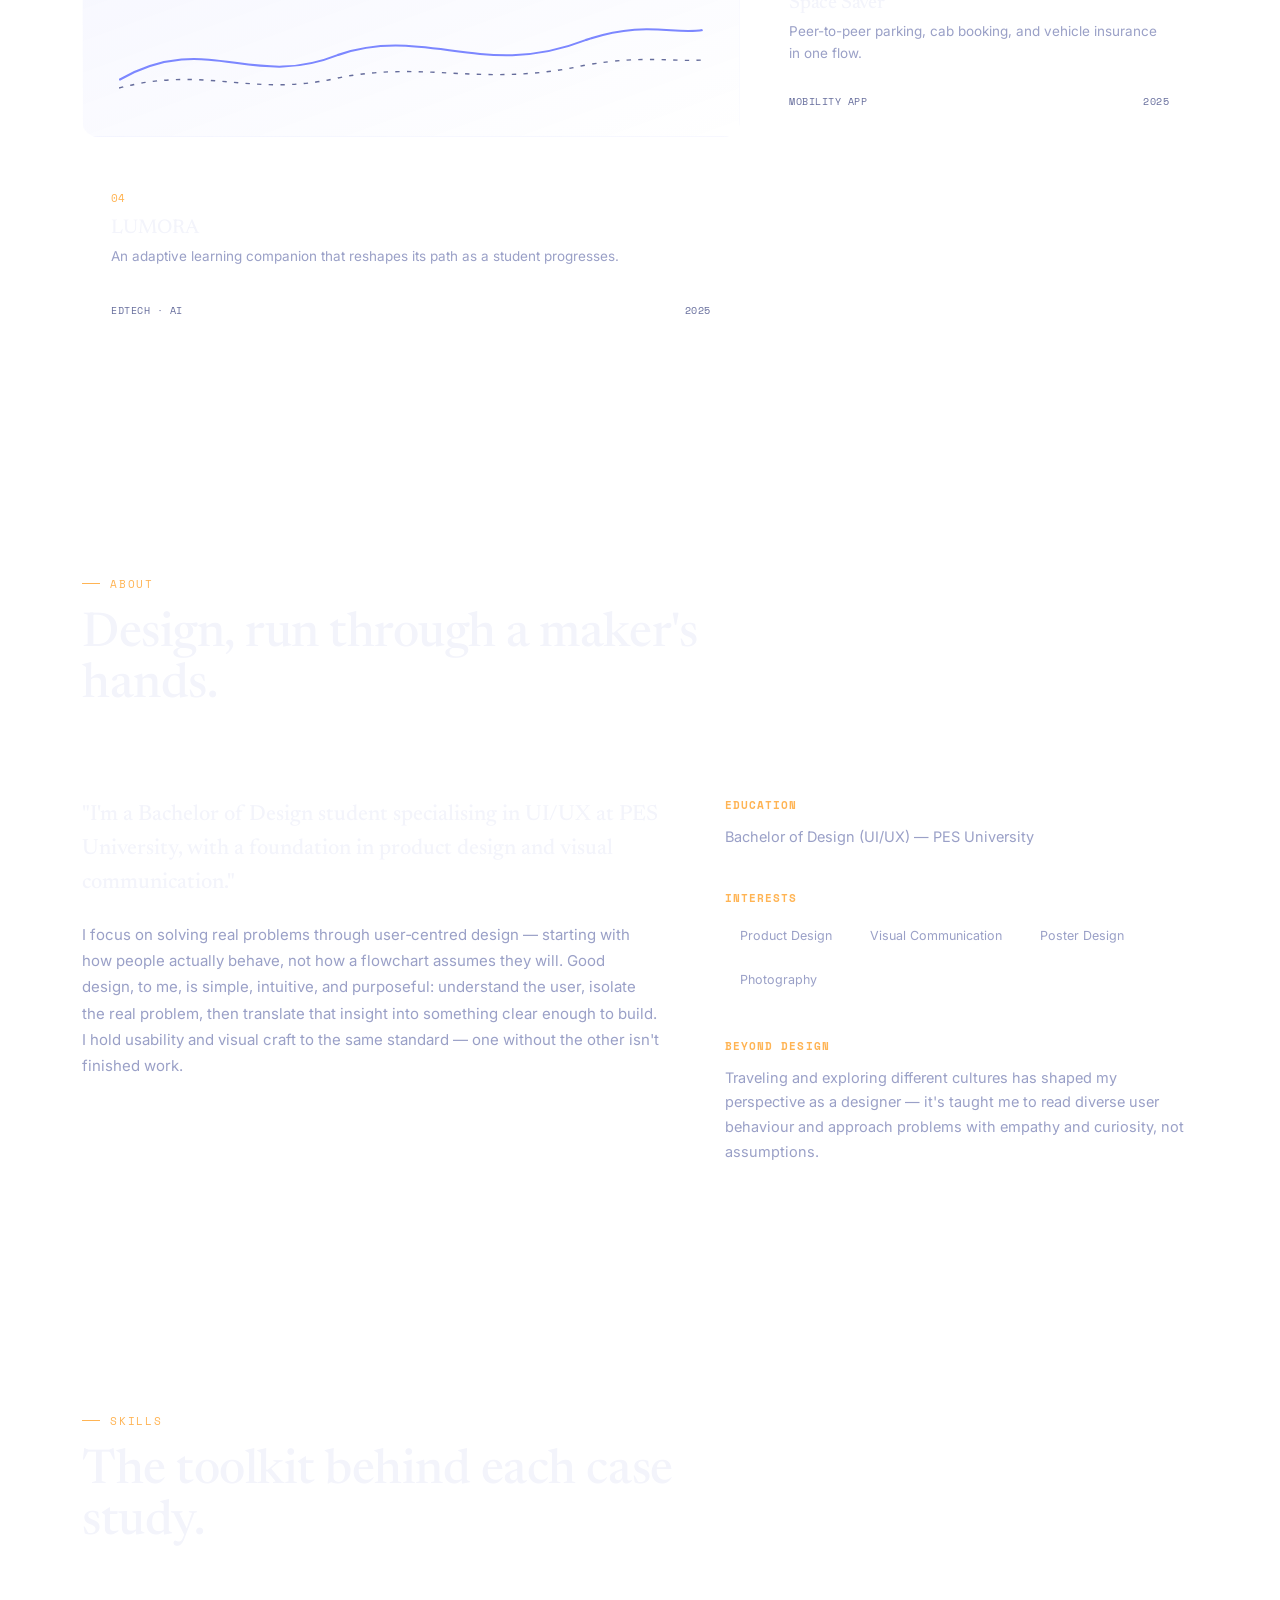
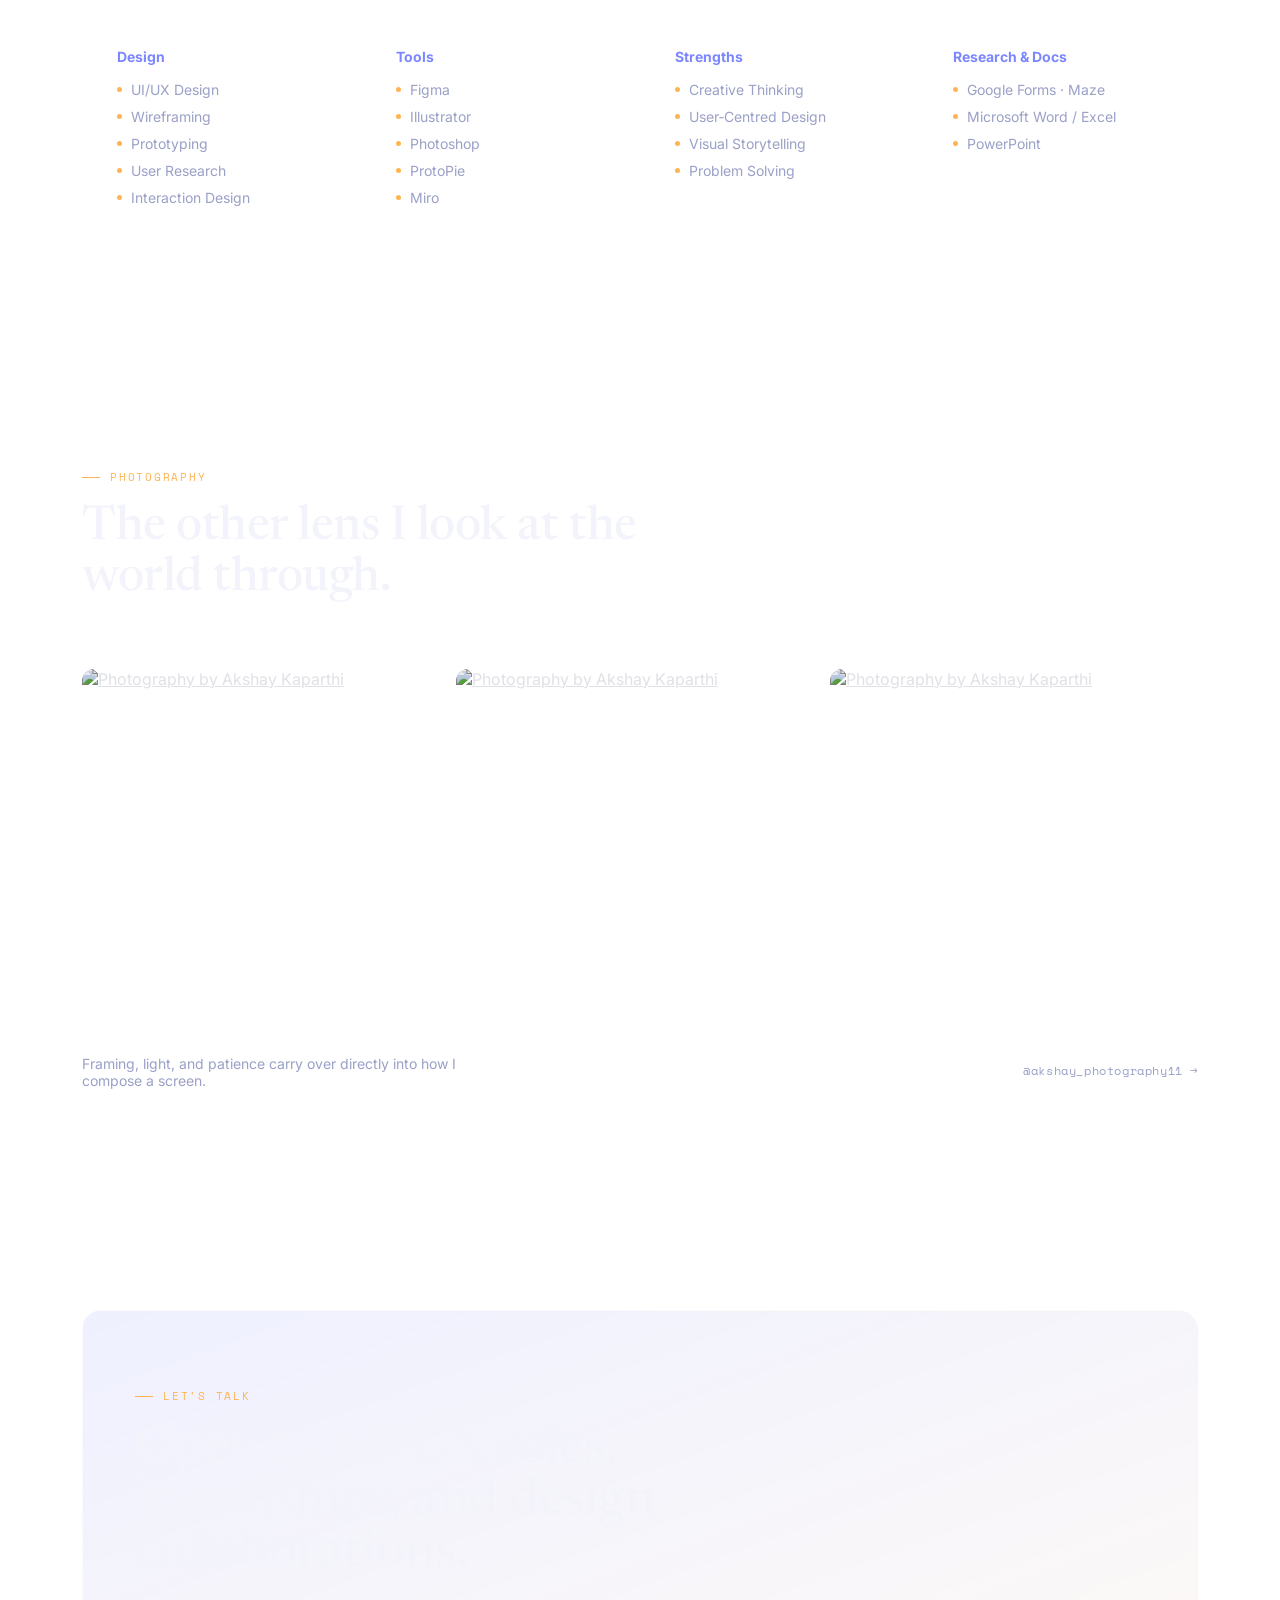
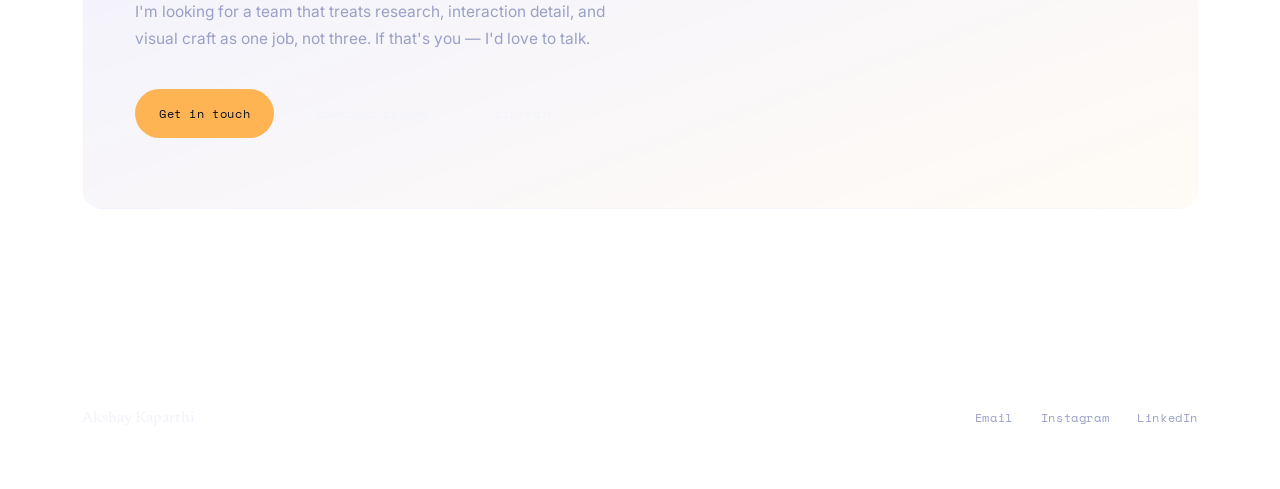
==== commit 2ecd45b9: "Responsive nav + mobile/tablet polish, new résumé link, real domain in SEO tags Co-Authored-By: Clau" ====
--- a/index.html
+++ b/index.html
@@ -5,12 +5,12 @@
 <meta name="viewport" content="width=device-width, initial-scale=1.0">
 <title>Akshay Kaparthi — UI/UX Designer</title>
 <meta name="description" content="Akshay Kaparthi is a UI/UX designer and Bachelor of Design student at PES University, crafting user-centred digital products and physical-computing prototypes.">
-<link rel="canonical" href="https://akshaykaparthi-portfolio.example.com/index.html">
+<link rel="canonical" href="https://akshaykaparthi.com/index.html">
 <link rel="icon" type="image/svg+xml" href="favicon.svg">
 <meta property="og:type" content="website">
 <meta property="og:title" content="Akshay Kaparthi — UI/UX Designer">
 <meta property="og:description" content="Akshay Kaparthi is a UI/UX designer and Bachelor of Design student at PES University, crafting user-centred digital products and physical-computing prototypes.">
-<meta property="og:url" content="https://akshaykaparthi-portfolio.example.com/index.html">
+<meta property="og:url" content="https://akshaykaparthi.com/index.html">
 <meta name="twitter:card" content="summary">
 <meta name="twitter:title" content="Akshay Kaparthi — UI/UX Designer">
 <meta name="twitter:description" content="Akshay Kaparthi is a UI/UX designer and Bachelor of Design student at PES University, crafting user-centred digital products and physical-computing prototypes.">
@@ -28,6 +28,7 @@
     -webkit-background-clip:text;background-clip:text;color:transparent;
   }
   .hero h1 .line2{display:block;margin-top:8px;}
+  @media(max-width:1440px){.hero h1 .line2 br{display:none;}}
   .hero-sub-row{display:grid;grid-template-columns:1.4fr 1fr;gap:56px;margin-top:44px;align-items:end;}
   @media(max-width:860px){.hero-sub-row{grid-template-columns:1fr;gap:32px;}}
 
@@ -53,6 +54,19 @@
     padding:8px 12px;border-radius:20px;font-weight:700;
   }
   @media(max-width:860px){.portrait-frame{justify-self:start;max-width:200px;}}
+  @media(max-width:720px){
+    .hero{padding-top:48px;}
+    .mode-pill{padding:10px 14px;}
+    .scroll-cue{margin-top:36px;}
+    .marquee{margin-top:40px;padding:16px 0;}
+    .bento-feature{min-height:0;padding:28px;}
+    .bento-feature .mini-curve{height:70px;}
+    .photo-grid img{height:300px;}
+    .stat-cell .num{font-size:36px;}
+  }
+  @media(min-width:721px) and (max-width:900px){
+    .photo-grid img{height:260px;}
+  }
 
   .scroll-cue{
     margin-top:60px;font-family:'Space Mono',monospace;font-size:11px;letter-spacing:0.1em;
@@ -159,12 +173,16 @@
 <div class="topbar">
   <div class="wrap">
     <a class="brand" href="index.html">Akshay Kaparthi<span class="dot">.</span></a>
-    <div class="nav-links">
+    <div class="nav-actions">
+      <a class="btn" href="https://drive.google.com/file/d/117BAnbQKgKm5EP1gpgUWCl3nRIHxHGs1/view?usp=sharing" target="_blank" rel="noopener">Résumé</a>
+      <button class="nav-toggle" type="button" aria-label="Open menu" aria-expanded="false" aria-controls="siteNav"><span></span></button>
+    </div>
+    <div class="nav-links" id="siteNav">
       <a href="#work">Work</a>
       <a href="#about">About</a>
       <a href="#photography">Photography</a>
       <a href="#contact">Contact</a>
-      <a class="btn" style="padding:9px 18px;" href="https://drive.google.com/file/d/1P_C8m7RP69a4OOGri_ojBz1IIHoFiYG4/view?usp=drivesdk" target="_blank" rel="noopener">Résumé</a>
+      <a class="btn" style="padding:9px 18px;" href="https://drive.google.com/file/d/117BAnbQKgKm5EP1gpgUWCl3nRIHxHGs1/view?usp=sharing" target="_blank" rel="noopener">Résumé</a>
     </div>
   </div>
 </div>
@@ -172,7 +190,7 @@
 <section class="hero">
   <div class="wrap">
     <div class="hero-eyebrow eyebrow">UI/UX Designer · Bachelor of Design, PES University</div>
-    <h1>Akshay Kaparthi.<span class="line2">Design that survives contact<br>with real people.</span></h1>
+    <h1>Akshay Kaparthi.<span class="line2">Design that survives contact <br>with real people.</span></h1>
 
     <div class="hero-sub-row">
       <div>
@@ -314,7 +332,7 @@
       <p>I'm looking for a team that treats research, interaction detail, and visual craft as one job, not three. If that's you — I'd love to talk.</p>
       <div class="contact-actions">
         <a class="btn" href="mailto:kaparthiakshay11@gmail.com">Get in touch</a>
-        <a class="btn ghost" href="https://drive.google.com/file/d/1P_C8m7RP69a4OOGri_ojBz1IIHoFiYG4/view?usp=drivesdk" target="_blank" rel="noopener">Download résumé</a>
+        <a class="btn ghost" href="https://drive.google.com/file/d/117BAnbQKgKm5EP1gpgUWCl3nRIHxHGs1/view?usp=sharing" target="_blank" rel="noopener">Download résumé</a>
         <a class="btn ghost" href="https://www.linkedin.com/in/akshay-kaparthi-b77189186" target="_blank" rel="noopener">LinkedIn</a>
       </div>
     </div>
--- a/style.css
+++ b/style.css
@@ -81,7 +81,7 @@
   border-bottom:1px solid var(--line);
 }
 .topbar .wrap{display:flex;align-items:center;justify-content:space-between;height:68px;}
-.brand{font-family:'Newsreader',serif;font-style:normal;font-weight:500;font-size:19px;letter-spacing:0;text-decoration:none;color:var(--ink);}
+.brand{font-family:'Newsreader',serif;font-style:normal;font-weight:500;font-size:19px;letter-spacing:0;text-decoration:none;color:var(--ink);white-space:nowrap;}
 .brand .dot{color:var(--dawn);}
 .nav-links{display:flex;gap:30px;align-items:center;}
 .nav-links a{
@@ -95,16 +95,65 @@
 }
 .nav-links a:not(.btn):hover:after{width:100%;}
 .nav-links a:hover{color:var(--ink);}
+.nav-links a.btn, .nav-actions a.btn{color:#0A0D1D;}
 .back-link{
   font-family:'Space Mono',monospace;font-size:12px;letter-spacing:0.05em;
   text-decoration:none;color:var(--ink-soft);display:flex;align-items:center;gap:6px;
   transition:color .2s ease;
 }
 .back-link:hover{color:var(--night);}
+
+/* ---------- mobile nav (phones + small tablets) ---------- */
+.nav-actions{display:none;align-items:center;gap:10px;}
+.nav-toggle{
+  width:44px;height:44px;border-radius:50%;border:1px solid var(--line-strong);
+  background:rgba(255,255,255,0.03);color:var(--ink);cursor:pointer;
+  display:inline-flex;align-items:center;justify-content:center;padding:0;
+}
+.nav-toggle span{position:relative;display:block;width:16px;height:1.5px;background:currentColor;transition:background .2s ease;}
+.nav-toggle span::before,.nav-toggle span::after{
+  content:'';position:absolute;left:0;width:16px;height:1.5px;background:currentColor;transition:transform .25s ease, top .25s ease;
+}
+.nav-toggle span::before{top:-5px;}
+.nav-toggle span::after{top:5px;}
+.topbar.open .nav-toggle span{background:transparent;}
+.topbar.open .nav-toggle span::before{top:0;transform:rotate(45deg);}
+.topbar.open .nav-toggle span::after{top:0;transform:rotate(-45deg);}
+.nav-actions .btn{padding:10px 16px;min-height:40px;}
+
+@media(max-width:820px){
+  .nav-actions{display:flex;}
+  .topbar .nav-links{
+    display:none;position:absolute;top:100%;left:0;right:0;
+    flex-direction:column;align-items:stretch;gap:0;
+    padding:8px 20px 20px;background:#0B0E20;
+    border-bottom:1px solid var(--line);box-shadow:0 24px 40px rgba(0,0,0,0.45);
+  }
+  .topbar.open .nav-links{display:flex;}
+  .topbar .nav-links a:not(.btn){font-size:14px;padding:16px 4px;border-bottom:1px solid var(--line);}
+  .topbar .nav-links a:not(.btn):after{display:none;}
+  .topbar .nav-links .btn{display:none;} /* résumé already shown beside the menu button */
+}
+@media(max-width:360px){
+  .brand{font-size:17px;}
+  .nav-actions .btn{padding:9px 13px;font-size:11px;}
+}
 
 /* ---------- SECTION SCAFFOLDING ---------- */
 section{padding:110px 0;border-top:1px solid var(--line);position:relative;}
 section.hero{border-top:none;}
+@media(max-width:720px){
+  section{padding:76px 0;}
+  .section-head{margin-bottom:40px;}
+  .card{padding:26px;}
+  footer{padding:64px 0 44px;}
+}
+/* touch screens: no sticky hover lifts after a tap; fixed backgrounds are janky on mobile Safari */
+@media(hover:none){
+  body{background-attachment:scroll;}
+  .btn:hover,.bento-card:hover,.bento-feature:hover{transform:none;}
+  .work-item:hover{padding-left:0;}
+}
 .section-head{max-width:660px;margin-bottom:64px;}
 .section-head h2{font-size:clamp(30px,4.2vw,48px);margin-top:18px;line-height:1.06;color:var(--ink);}
 
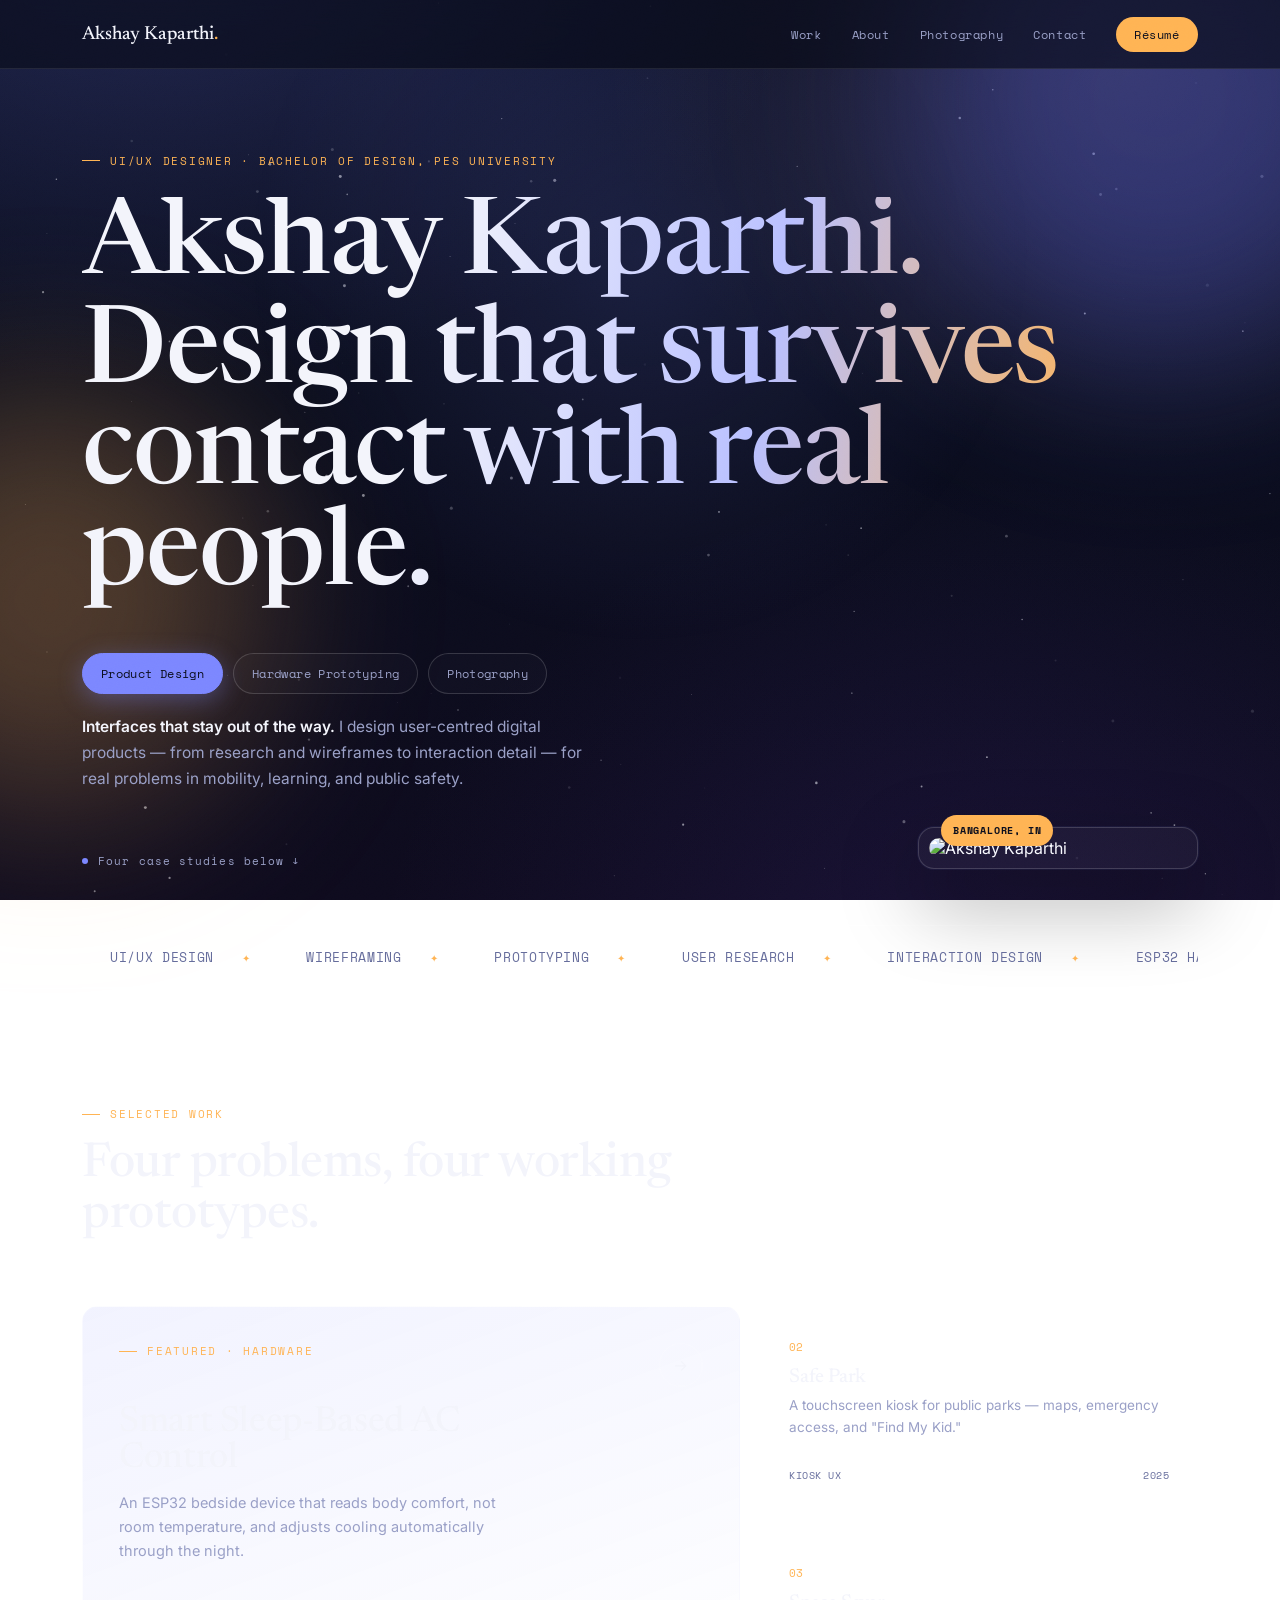
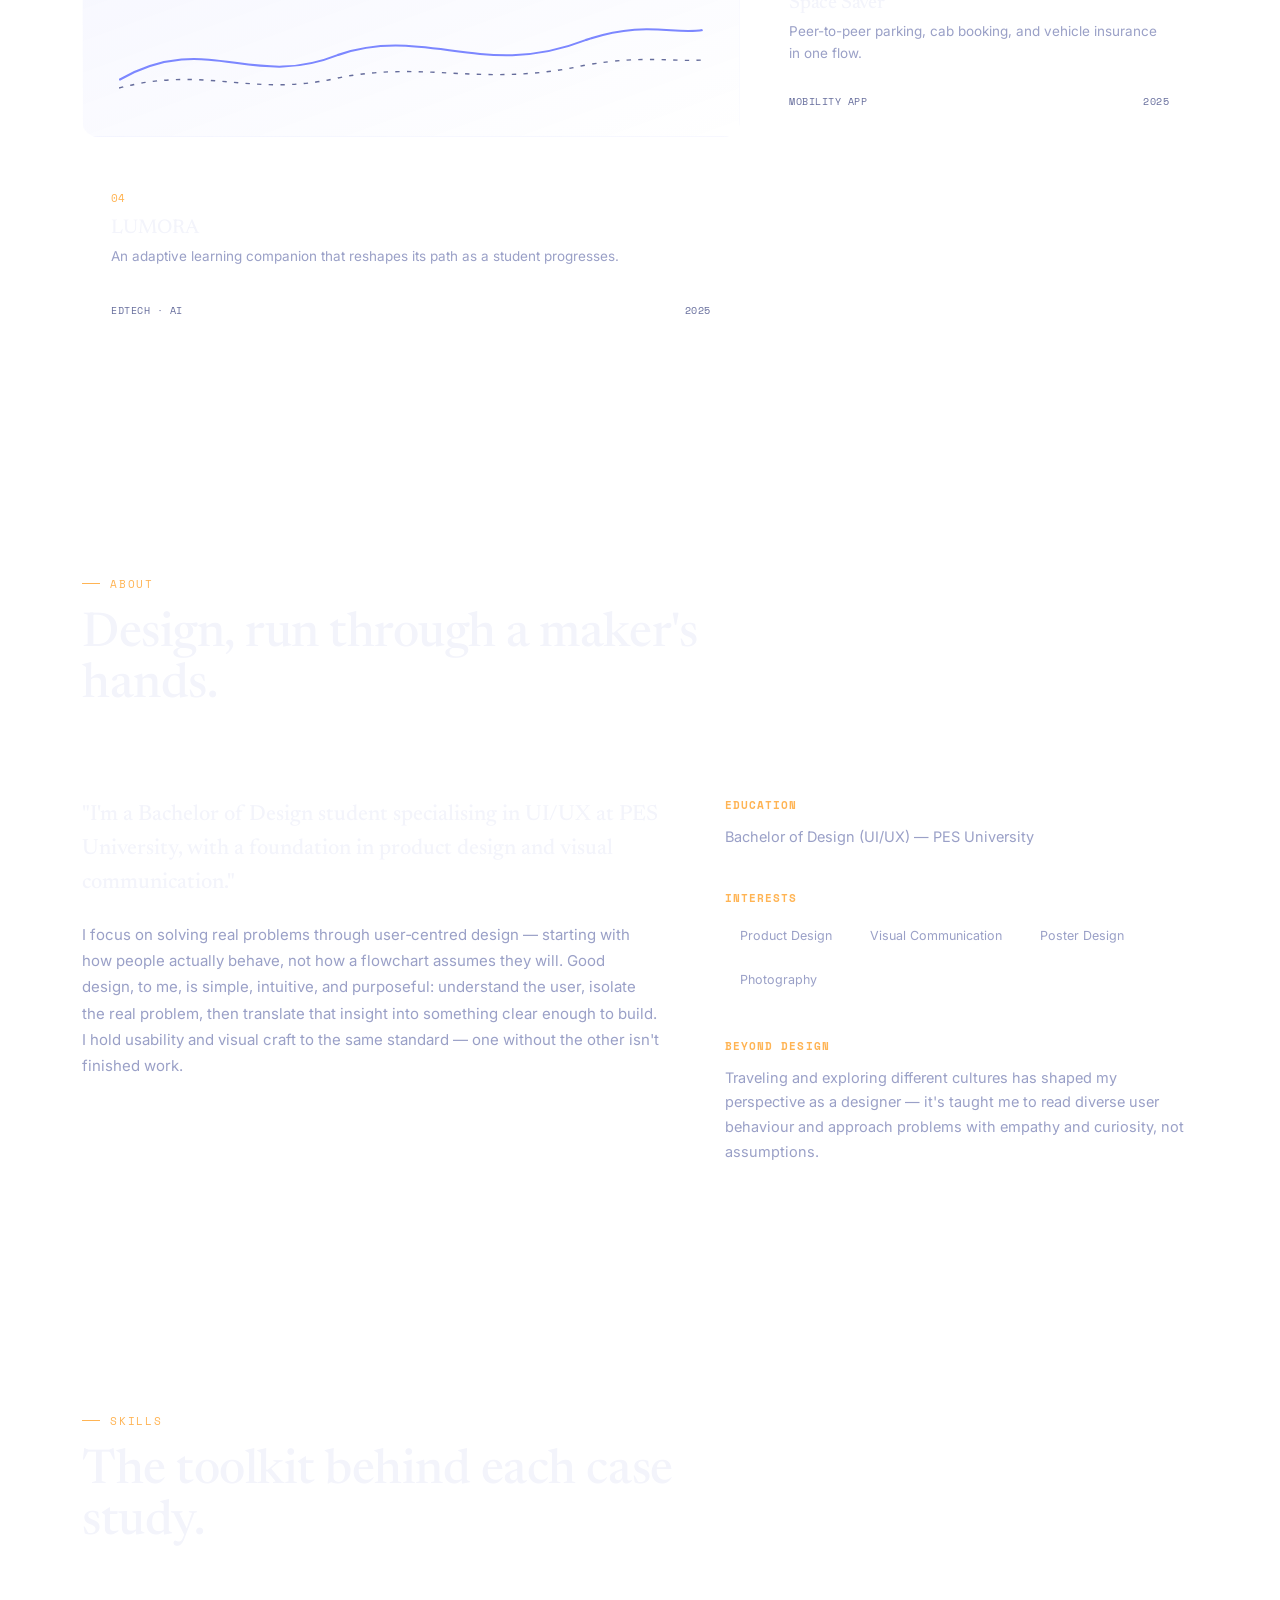
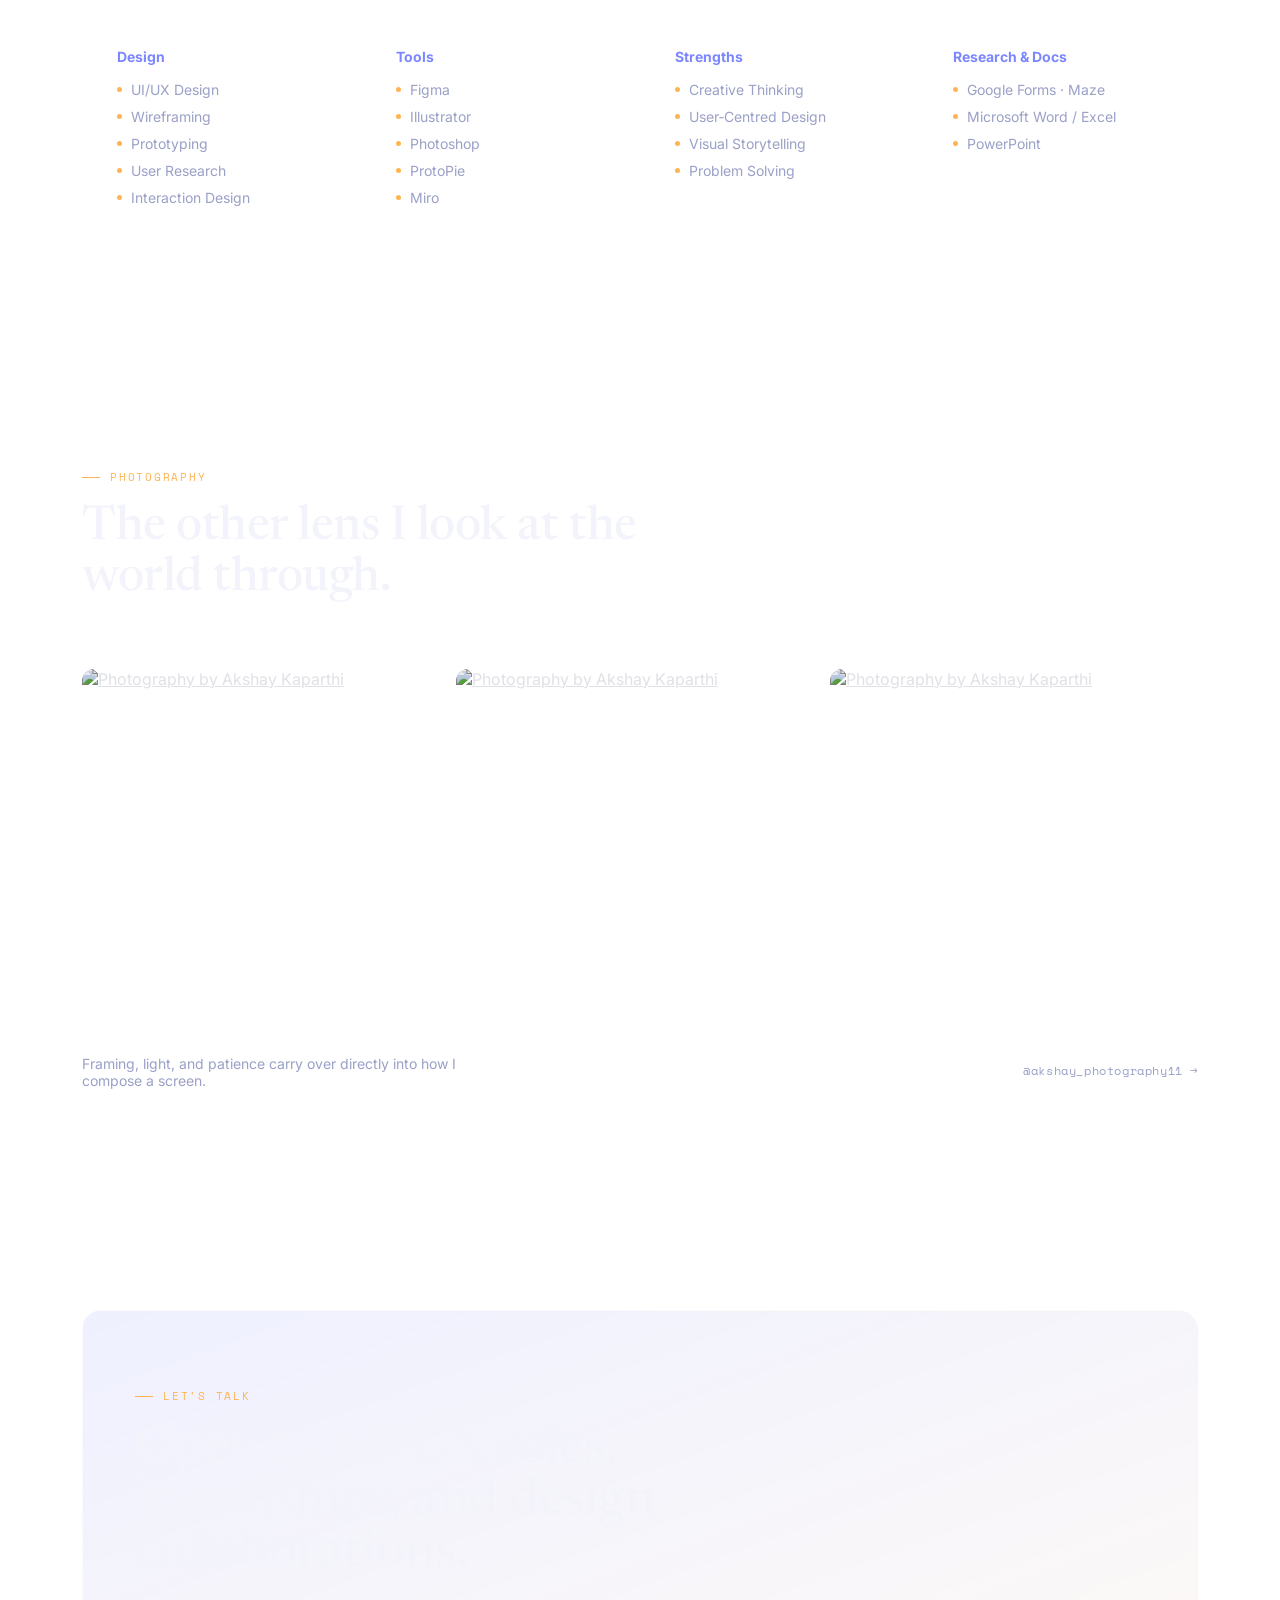
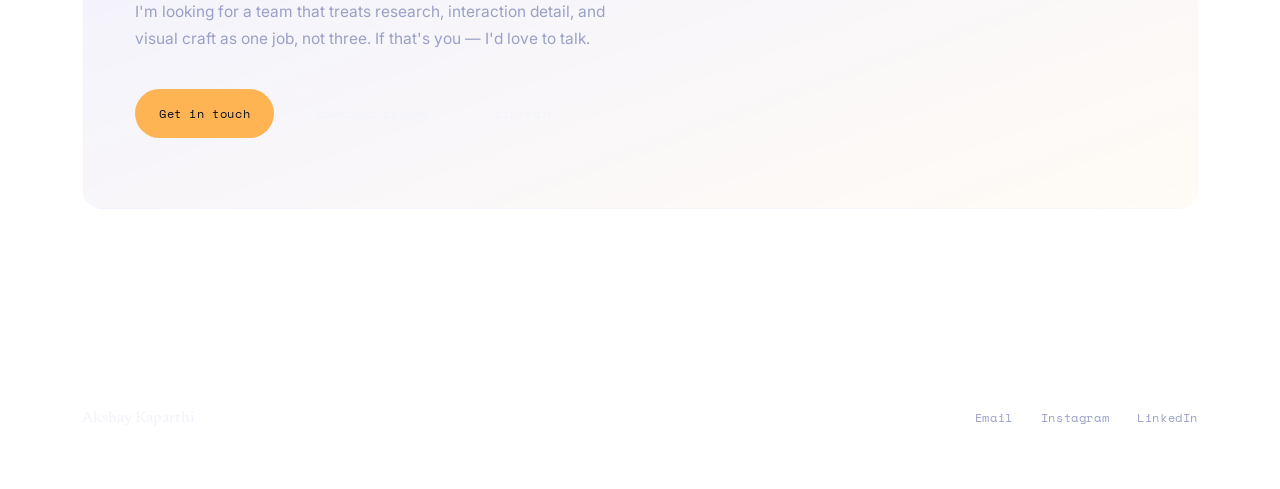
==== commit a4da7949: "Cache-bust style.css and script.js so browsers load the new nav styles Co-Authored-By: Claude Opus 5" ====
--- a/index.html
+++ b/index.html
@@ -17,7 +17,7 @@
 <meta name="theme-color" content="#0A0D1D">
 <link rel="preconnect" href="https://fonts.googleapis.com">
 <link rel="preconnect" href="https://fonts.gstatic.com" crossorigin>
-<link rel="stylesheet" href="style.css">
+<link rel="stylesheet" href="style.css?v=2">
 <style>
   /* ---- Hero ---- */
   .hero{padding:76px 0 0;position:relative;overflow:hidden;}
@@ -352,7 +352,7 @@
   </div>
 </footer>
 
-<script src="script.js"></script>
+<script src="script.js?v=2"></script>
 <script>
   const copies = {
     design: "<b>Interfaces that stay out of the way.</b> I design user-centred digital products — from research and wireframes to interaction detail — for real problems in mobility, learning, and public safety.",
